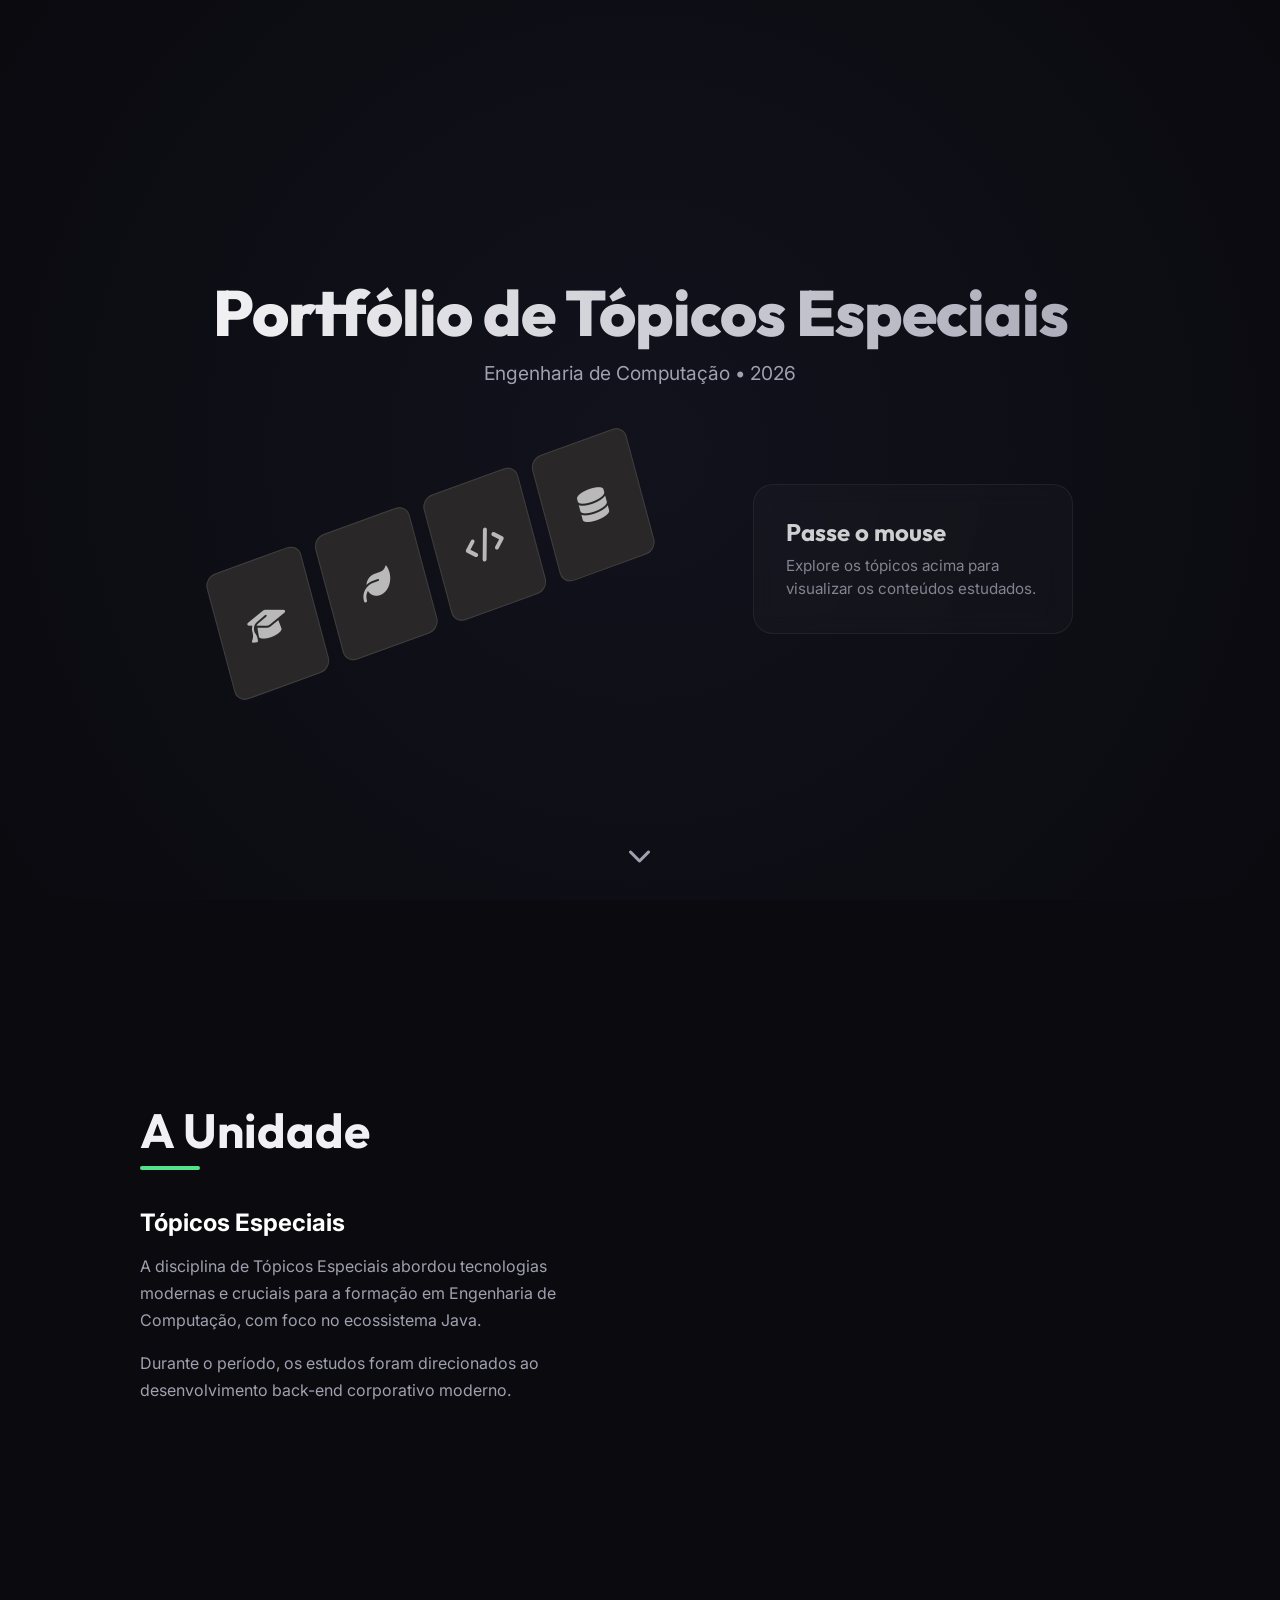
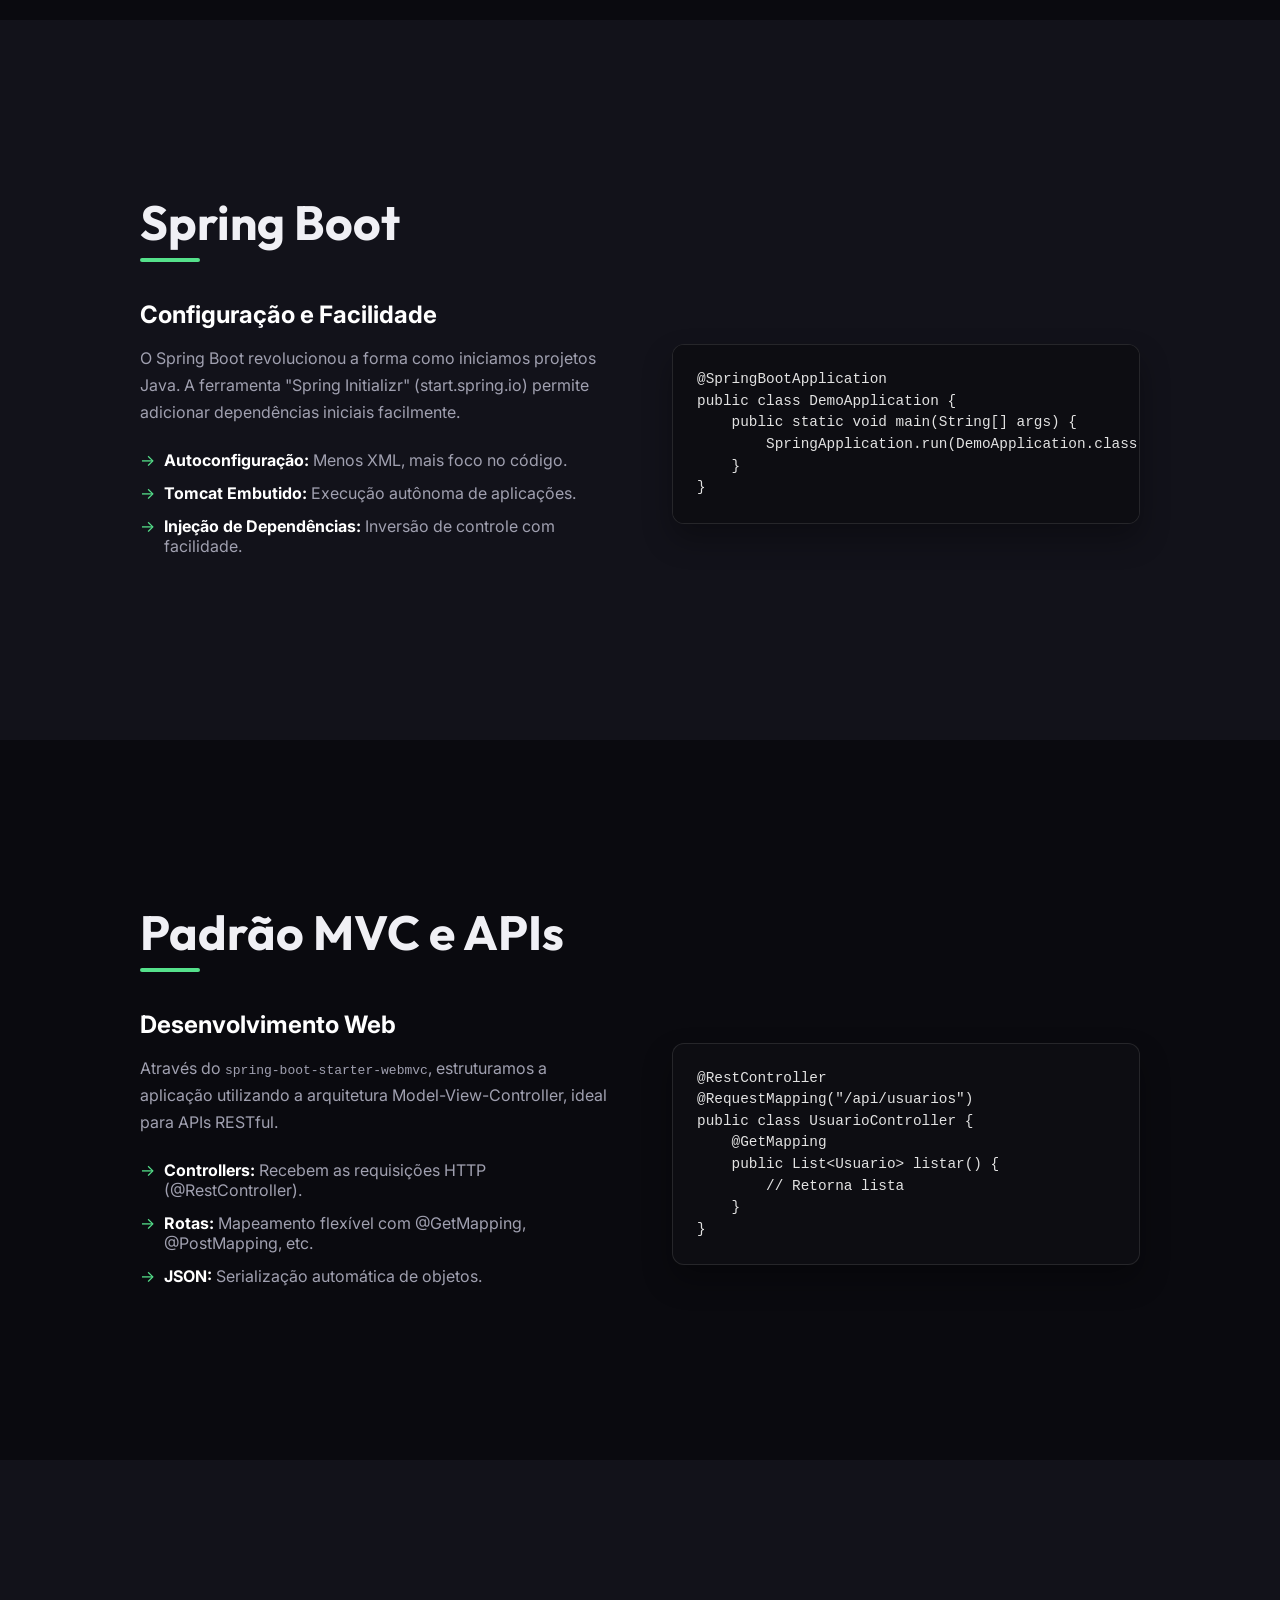
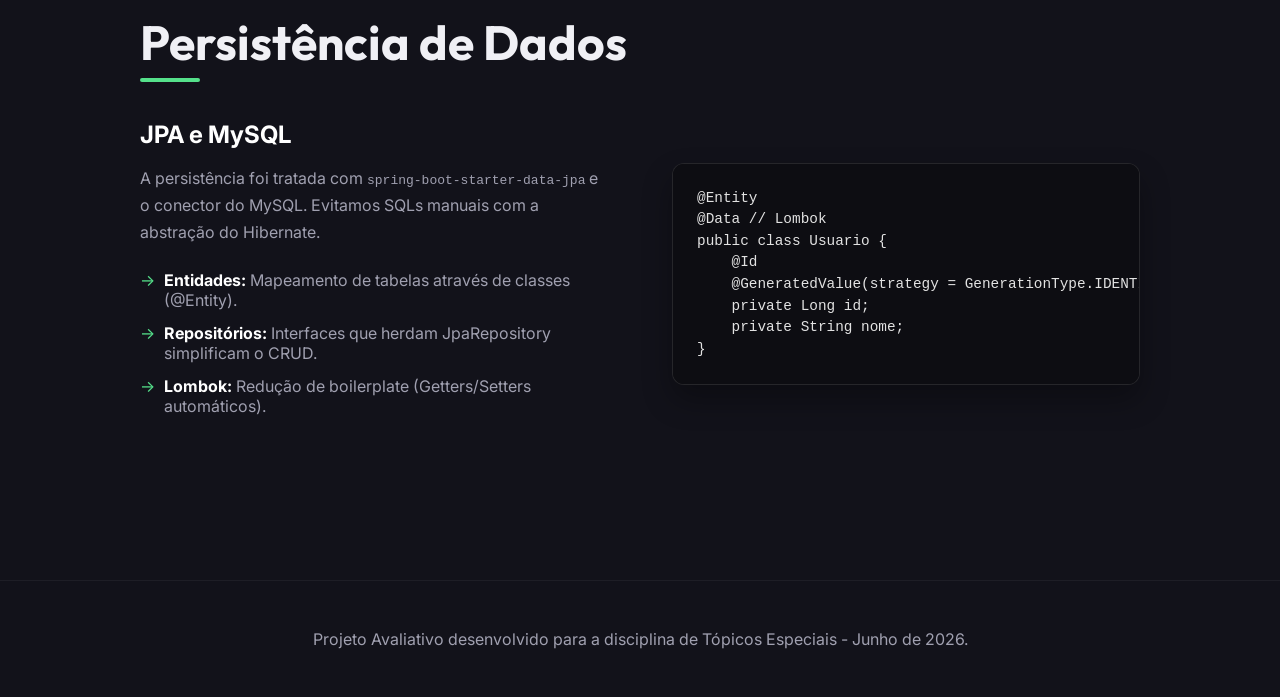
==== PortfolioTopicos/site_portfolio/index.html @ 7af354fe "Add files via upload" ====
<!DOCTYPE html>
<html lang="pt-BR">
<head>
    <meta charset="UTF-8">
    <meta name="viewport" content="width=device-width, initial-scale=1.0">
    <title>Portfólio - Tópicos Especiais</title>
    <!-- Google Fonts -->
    <link rel="preconnect" href="https://fonts.googleapis.com">
    <link rel="preconnect" href="https://fonts.gstatic.com" crossorigin>
    <link href="https://fonts.googleapis.com/css2?family=Outfit:wght@300;400;600;800&family=Inter:wght@400;500;600&display=swap" rel="stylesheet">
    <!-- Font Awesome -->
    <link rel="stylesheet" href="https://cdnjs.cloudflare.com/ajax/libs/font-awesome/6.4.0/css/all.min.css">
    <!-- CSS -->
    <link rel="stylesheet" href="style.css">
</head>
<body>

    <!-- HERO SECTION (Cards e Efeitos) -->
    <header class="hero" id="hero">
        <div class="hero-bg"></div>
        <div class="hero-content">
            <h1 class="main-title">Portfólio de Tópicos Especiais</h1>
            <p class="subtitle">Engenharia de Computação • 2026</p>
            
            <div class="cards-container">
                <ul class="topic-cards" id="cardsList">
                    <li data-id="1" data-title="A Unidade" data-desc="Visão geral e introdução à disciplina de Tópicos Especiais." data-color="#ff073d">
                        <a href="javascript:void(0)" onclick="scrollToSection('unidade')">
                            <span></span><span></span><span></span><span></span>
                            <span class="fas fa-graduation-cap"></span>
                        </a>
                    </li>
                    <li data-id="2" data-title="Spring Boot" data-desc="Fundamentos, configuração de ambiente e injeção de dependências." data-color="#68b63b">
                        <a href="javascript:void(0)" onclick="scrollToSection('spring')">
                            <span></span><span></span><span></span><span></span>
                            <span class="fas fa-leaf"></span>
                        </a>
                    </li>
                    <li data-id="3" data-title="Padrão MVC" data-desc="Desenvolvimento de APIs REST utilizando o framework Spring Web." data-color="#00c3fe">
                        <a href="javascript:void(0)" onclick="scrollToSection('mvc')">
                            <span></span><span></span><span></span><span></span>
                            <span class="fas fa-code"></span>
                        </a>
                    </li>
                    <li data-id="4" data-title="Dados (JPA)" data-desc="Persistência de dados através do Spring Data JPA, Hibernate e MySQL." data-color="#956ad6">
                        <a href="javascript:void(0)" onclick="scrollToSection('dados')">
                            <span></span><span></span><span></span><span></span>
                            <span class="fas fa-database"></span>
                        </a>
                    </li>
                </ul>

                <!-- Resumo Lateral (Transição) -->
                <div class="summary-box" id="summaryBox">
                    <h3 id="summaryTitle">Passe o mouse</h3>
                    <p id="summaryText">Explore os tópicos acima para visualizar os conteúdos estudados.</p>
                </div>
            </div>
        </div>

        <!-- SVG overlay para as linhas de transição -->
        <svg id="transitionSvg">
            <path id="transitionPath" d=""></path>
        </svg>
        
        <div class="scroll-indicator">
            <i class="fas fa-chevron-down"></i>
        </div>
    </header>

    <!-- CONTEÚDO (Single Page Scroll) -->
    <main>
        <section id="unidade" class="content-section">
            <div class="section-inner">
                <h2>A Unidade</h2>
                <div class="content-grid">
                    <div class="text-block">
                        <h3>Tópicos Especiais</h3>
                        <p>A disciplina de Tópicos Especiais abordou tecnologias modernas e cruciais para a formação em Engenharia de Computação, com foco no ecossistema Java.</p>
                        <p>Durante o período, os estudos foram direcionados ao desenvolvimento back-end corporativo moderno.</p>
                    </div>
                </div>
            </div>
        </section>

        <section id="spring" class="content-section bg-alt">
            <div class="section-inner">
                <h2>Spring Boot</h2>
                <div class="content-grid">
                    <div class="text-block">
                        <h3>Configuração e Facilidade</h3>
                        <p>O Spring Boot revolucionou a forma como iniciamos projetos Java. A ferramenta "Spring Initializr" (start.spring.io) permite adicionar dependências iniciais facilmente.</p>
                        <ul>
                            <li><strong>Autoconfiguração:</strong> Menos XML, mais foco no código.</li>
                            <li><strong>Tomcat Embutido:</strong> Execução autônoma de aplicações.</li>
                            <li><strong>Injeção de Dependências:</strong> Inversão de controle com facilidade.</li>
                        </ul>
                    </div>
                    <div class="visual-block code-block">
                        <pre><code>@SpringBootApplication
public class DemoApplication {
    public static void main(String[] args) {
        SpringApplication.run(DemoApplication.class, args);
    }
}</code></pre>
                    </div>
                </div>
            </div>
        </section>

        <section id="mvc" class="content-section">
            <div class="section-inner">
                <h2>Padrão MVC e APIs</h2>
                <div class="content-grid">
                    <div class="text-block">
                        <h3>Desenvolvimento Web</h3>
                        <p>Através do <code>spring-boot-starter-webmvc</code>, estruturamos a aplicação utilizando a arquitetura Model-View-Controller, ideal para APIs RESTful.</p>
                        <ul>
                            <li><strong>Controllers:</strong> Recebem as requisições HTTP (@RestController).</li>
                            <li><strong>Rotas:</strong> Mapeamento flexível com @GetMapping, @PostMapping, etc.</li>
                            <li><strong>JSON:</strong> Serialização automática de objetos.</li>
                        </ul>
                    </div>
                    <div class="visual-block code-block">
                        <pre><code>@RestController
@RequestMapping("/api/usuarios")
public class UsuarioController {
    @GetMapping
    public List&lt;Usuario&gt; listar() {
        // Retorna lista
    }
}</code></pre>
                    </div>
                </div>
            </div>
        </section>

        <section id="dados" class="content-section bg-alt">
            <div class="section-inner">
                <h2>Persistência de Dados</h2>
                <div class="content-grid">
                    <div class="text-block">
                        <h3>JPA e MySQL</h3>
                        <p>A persistência foi tratada com <code>spring-boot-starter-data-jpa</code> e o conector do MySQL. Evitamos SQLs manuais com a abstração do Hibernate.</p>
                        <ul>
                            <li><strong>Entidades:</strong> Mapeamento de tabelas através de classes (@Entity).</li>
                            <li><strong>Repositórios:</strong> Interfaces que herdam JpaRepository simplificam o CRUD.</li>
                            <li><strong>Lombok:</strong> Redução de boilerplate (Getters/Setters automáticos).</li>
                        </ul>
                    </div>
                    <div class="visual-block code-block">
                        <pre><code>@Entity
@Data // Lombok
public class Usuario {
    @Id
    @GeneratedValue(strategy = GenerationType.IDENTITY)
    private Long id;
    private String nome;
}</code></pre>
                    </div>
                </div>
            </div>
        </section>
    </main>
    
    <footer class="footer">
        <p>Projeto Avaliativo desenvolvido para a disciplina de Tópicos Especiais - Junho de 2026.</p>
    </footer>

    <script src="script.js"></script>
</body>
</html>
---- PortfolioTopicos/site_portfolio/style.css ----
/* BASE STYLES */
:root {
    --bg-dark: #0a0a0f;
    --bg-alt: #12121a;
    --text-main: #f0f0f5;
    --text-muted: #a0a0b0;
    --accent: #55E18B;
    --font-head: 'Outfit', sans-serif;
    --font-body: 'Inter', sans-serif;
}

* {
    margin: 0;
    padding: 0;
    box-sizing: border-box;
}

body {
    background-color: var(--bg-dark);
    color: var(--text-main);
    font-family: var(--font-body);
    overflow-x: hidden;
    scroll-behavior: smooth;
}

/* HERO SECTION */
.hero {
    position: relative;
    width: 100vw;
    min-height: 100vh;
    display: flex;
    flex-direction: column;
    justify-content: center;
    align-items: center;
    overflow: hidden;
    padding: 2rem;
}

.hero-bg {
    position: absolute;
    top: -50%;
    left: -50%;
    width: 200%;
    height: 200%;
    background: radial-gradient(circle at center, rgba(30, 30, 50, 0.4) 0%, rgba(10, 10, 15, 1) 50%);
    z-index: 0;
}

.hero-content {
    position: relative;
    z-index: 2;
    text-align: center;
    width: 100%;
    max-width: 1200px;
}

.main-title {
    font-family: var(--font-head);
    font-size: 4rem;
    font-weight: 800;
    background: linear-gradient(90deg, #fff, #a0a0b0);
    -webkit-background-clip: text;
    -webkit-text-fill-color: transparent;
    margin-bottom: 0.5rem;
    letter-spacing: -1px;
}

.subtitle {
    color: var(--text-muted);
    font-size: 1.2rem;
    margin-bottom: 4rem;
}

/* CARDS AND SUMMARY CONTAINER */
.cards-container {
    display: flex;
    justify-content: center;
    align-items: center;
    gap: 100px; /* Space between cards list and summary box */
    position: relative;
    flex-wrap: wrap;
}

/* 3D CARDS (Adapted from recursos) */
.topic-cards {
    display: flex;
    gap: 15px;
    list-style: none;
    padding: 0;
    transform: rotate(-15deg) skewY(-5deg);
    transform-origin: center;
    margin-top: 50px;
}

.topic-cards li {
    position: relative;
    width: 100px;
    height: 130px; /* Reduzido levemente para caber bem na tela */
    cursor: pointer;
}

.topic-cards a span {
    position: absolute;
    width: 100%;
    height: 100%;
    top: 0;
    left: 0;
    display: flex;
    justify-content: center;
    align-items: center;
    color: rgb(185, 185, 185);
    font-size: 32px;
    transition: 0.5s;
    background-color: #292727;
    border-radius: 12px;
}

/* Opacidade dos spans */
.topic-cards a span:nth-of-type(1) { opacity: 0.2; }
.topic-cards a span:nth-of-type(2) { opacity: 0.4; }
.topic-cards a span:nth-of-type(3) { opacity: 0.6; }
.topic-cards a span:nth-of-type(4) { opacity: 0.8; }
.topic-cards a span:nth-of-type(5) { opacity: 1; border: 1px solid rgba(255,255,255,0.1); }

.topic-cards li:hover { z-index: 10; }

.topic-cards a {
    position: relative;
    width: 100%;
    height: 100%;
    display: flex;
    justify-content: center;
    align-items: center;
    text-decoration: none;
    background-color: transparent;
}

.topic-cards li:hover > a span:nth-of-type(1) { transform: translate(5px, -5px); }
.topic-cards li:hover > a span:nth-of-type(2) { transform: translate(10px, -10px); }
.topic-cards li:hover > a span:nth-of-type(3) { transform: translate(15px, -15px); }
.topic-cards li:hover > a span:nth-of-type(4) { transform: translate(20px, -20px); }
.topic-cards li:hover > a span:nth-of-type(5) { transform: translate(25px, -25px); color: #fff; }

/* Custom Colors for each Topic */
.topic-cards li:nth-of-type(1):hover span {
    background-color: #e1306c;
    background-image: linear-gradient(270deg, #ff073d, #833ab4); 
    background-size: 200% 200%; animation: gradient 6s ease infinite;
}
.topic-cards li:nth-of-type(2):hover span {
    background-color: #4267B2;
    background-image: linear-gradient(270deg, #68b63b, #1d6e19);
    background-size: 200% 200%; animation: gradient 6s ease infinite;
}
.topic-cards li:nth-of-type(3):hover span {
    background-color: #1da1f2;
    background-image: linear-gradient(270deg, #397fbd, #00c3fe);
    background-size: 200% 200%; animation: gradient 6s ease infinite;
}
.topic-cards li:nth-of-type(4):hover span {
    background-color: #9146ff;
    background-image: linear-gradient(270deg, #956ad6, #6c17ec);
    background-size: 200% 200%; animation: gradient 6s ease infinite;
}

@keyframes gradient {
    0% { background-position: 0% 50%; }
    50% { background-position: 100% 50%; }
    100% { background-position: 0% 50%; }
}

/* SUMMARY BOX */
.summary-box {
    width: 320px;
    padding: 2rem;
    background: rgba(255, 255, 255, 0.03);
    border: 1px solid rgba(255, 255, 255, 0.08);
    border-radius: 20px;
    backdrop-filter: blur(10px);
    text-align: left;
    transform: translateY(20px);
    opacity: 0.8;
    transition: all 0.4s ease;
}

.summary-box.active {
    transform: translateY(0);
    opacity: 1;
    border-color: rgba(255, 255, 255, 0.2);
    box-shadow: 0 10px 30px rgba(0,0,0,0.5);
}

.summary-box h3 {
    font-family: var(--font-head);
    font-size: 1.5rem;
    margin-bottom: 0.5rem;
    color: #fff;
    transition: color 0.3s;
}

.summary-box p {
    color: var(--text-muted);
    font-size: 0.95rem;
    line-height: 1.5;
}

/* SVG TRANSITION (Adapted from recursos) */
svg {
    position: absolute;
    inset: 0;
    width: 100%;
    height: 100%;
    overflow: visible;
    pointer-events: none; /* Ignore clicks */
    z-index: 1;
}

path {
    fill: none;
    stroke: var(--accent); /* Default color, changed via JS */
    stroke-width: 3;
    stroke-linecap: round;
    stroke-linejoin: round;
    stroke-dasharray: 1000;
    stroke-dashoffset: 1000;
    transition: stroke-dashoffset 0.8s cubic-bezier(0.4, 0, 0.2, 1), stroke 0.4s;
    filter: drop-shadow(0 0 6px rgba(255,255,255,0.4));
}

path.draw {
    stroke-dashoffset: 0;
}

.scroll-indicator {
    position: absolute;
    bottom: 30px;
    left: 50%;
    transform: translateX(-50%);
    font-size: 1.5rem;
    color: var(--text-muted);
    animation: bounce 2s infinite;
    pointer-events: none;
}

@keyframes bounce {
    0%, 20%, 50%, 80%, 100% { transform: translateY(0) translateX(-50%); }
    40% { transform: translateY(-15px) translateX(-50%); }
    60% { transform: translateY(-7px) translateX(-50%); }
}

/* CONTENT SECTIONS */
.content-section {
    padding: 6rem 2rem;
    min-height: 80vh;
    display: flex;
    justify-content: center;
    align-items: center;
}

.bg-alt {
    background-color: var(--bg-alt);
}

.section-inner {
    max-width: 1000px;
    width: 100%;
}

.section-inner h2 {
    font-family: var(--font-head);
    font-size: 3rem;
    margin-bottom: 3rem;
    position: relative;
    display: inline-block;
}

.section-inner h2::after {
    content: '';
    position: absolute;
    bottom: -10px;
    left: 0;
    width: 60px;
    height: 4px;
    background: var(--accent);
    border-radius: 2px;
}

.content-grid {
    display: grid;
    grid-template-columns: 1fr 1fr;
    gap: 4rem;
    align-items: center;
}

.text-block h3 {
    font-size: 1.5rem;
    margin-bottom: 1rem;
    color: #fff;
}

.text-block p {
    color: var(--text-muted);
    line-height: 1.7;
    margin-bottom: 1rem;
}

.text-block ul {
    list-style: none;
    margin-top: 1.5rem;
}

.text-block ul li {
    margin-bottom: 0.8rem;
    color: var(--text-muted);
    position: relative;
    padding-left: 1.5rem;
}

.text-block ul li::before {
    content: '→';
    position: absolute;
    left: 0;
    color: var(--accent);
}

.text-block strong {
    color: #fff;
}

.code-block {
    background: #0d0d12;
    padding: 1.5rem;
    border-radius: 12px;
    border: 1px solid rgba(255,255,255,0.1);
    box-shadow: 0 15px 30px rgba(0,0,0,0.3);
    overflow-x: auto;
}

.code-block pre {
    color: #e2e2e2;
    font-family: 'Fira Code', monospace;
    font-size: 0.9rem;
    line-height: 1.5;
}

.footer {
    text-align: center;
    padding: 3rem;
    background: var(--bg-alt);
    color: var(--text-muted);
    border-top: 1px solid rgba(255,255,255,0.05);
}

/* RESPONSIVE */
@media (max-width: 900px) {
    .cards-container {
        flex-direction: column;
        gap: 50px;
    }
    .topic-cards {
        margin-top: 20px;
    }
    .content-grid {
        grid-template-columns: 1fr;
    }
    .main-title {
        font-size: 2.5rem;
    }
}
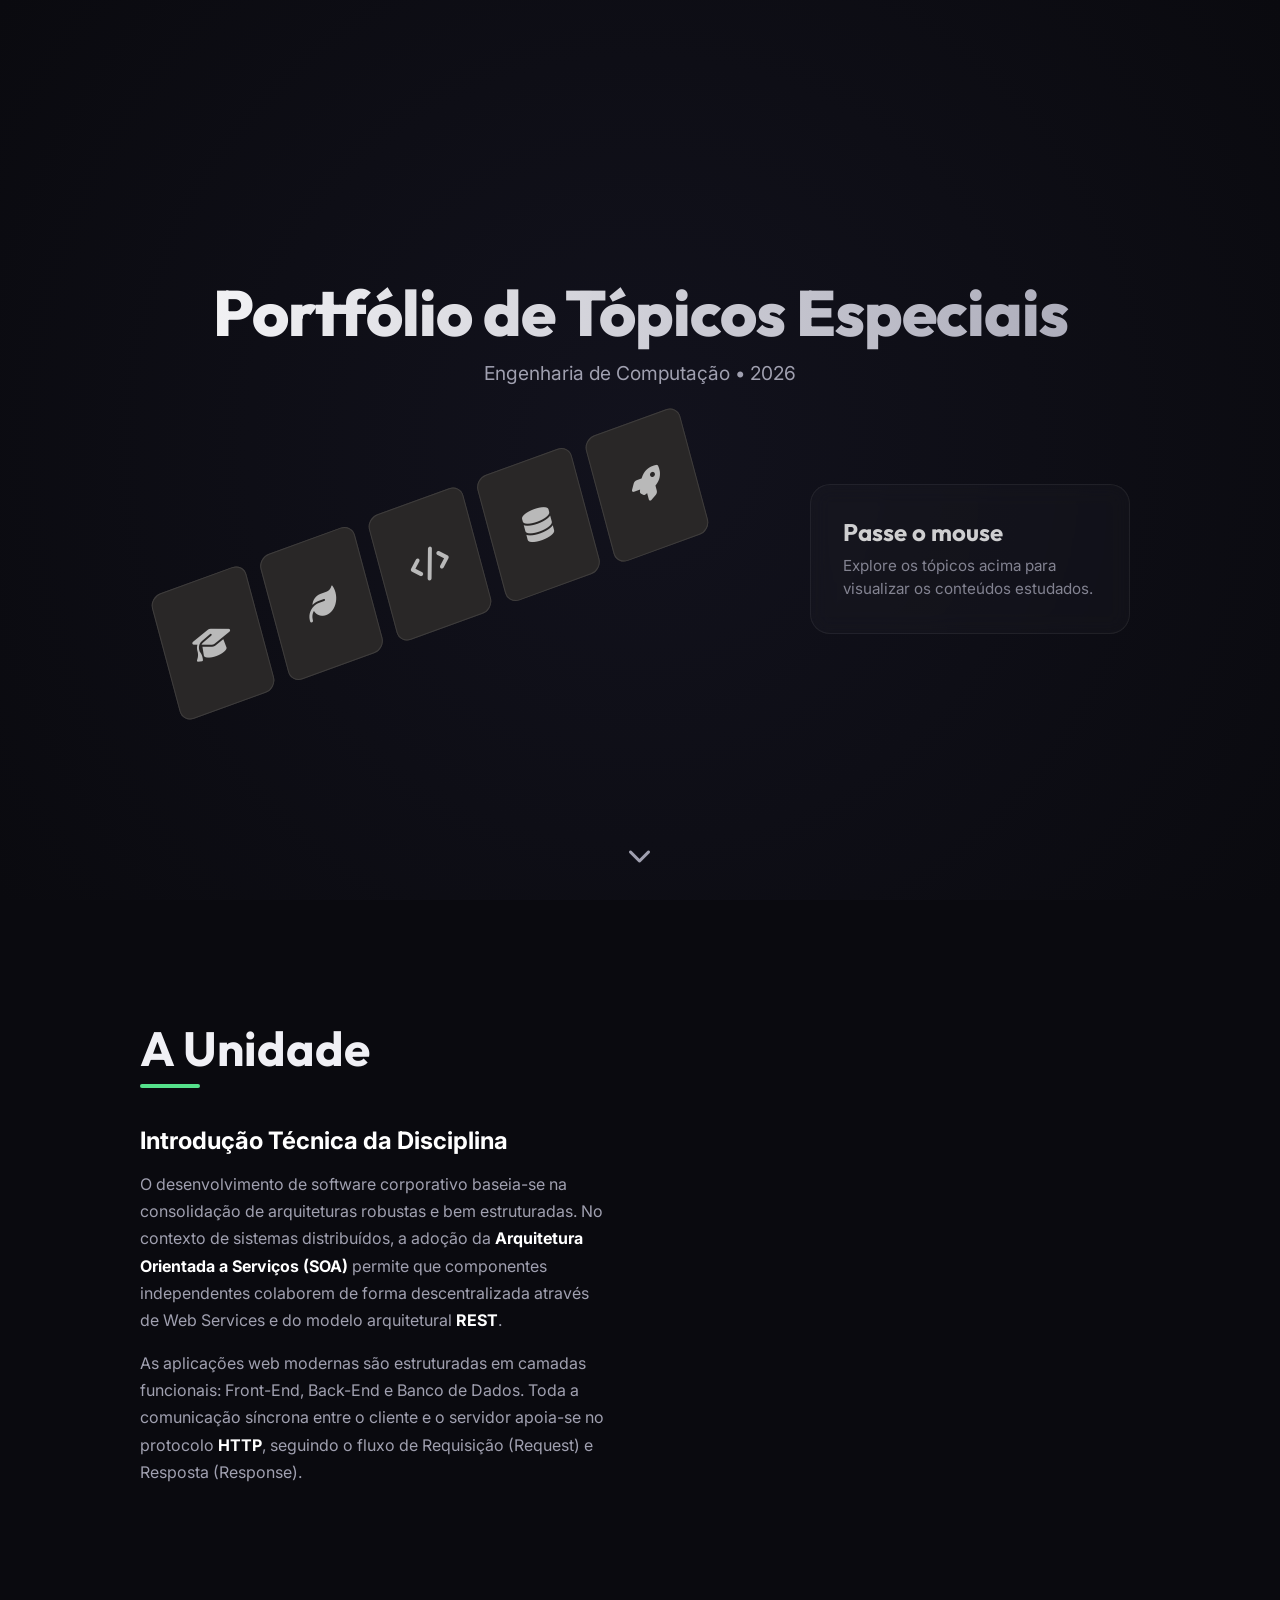
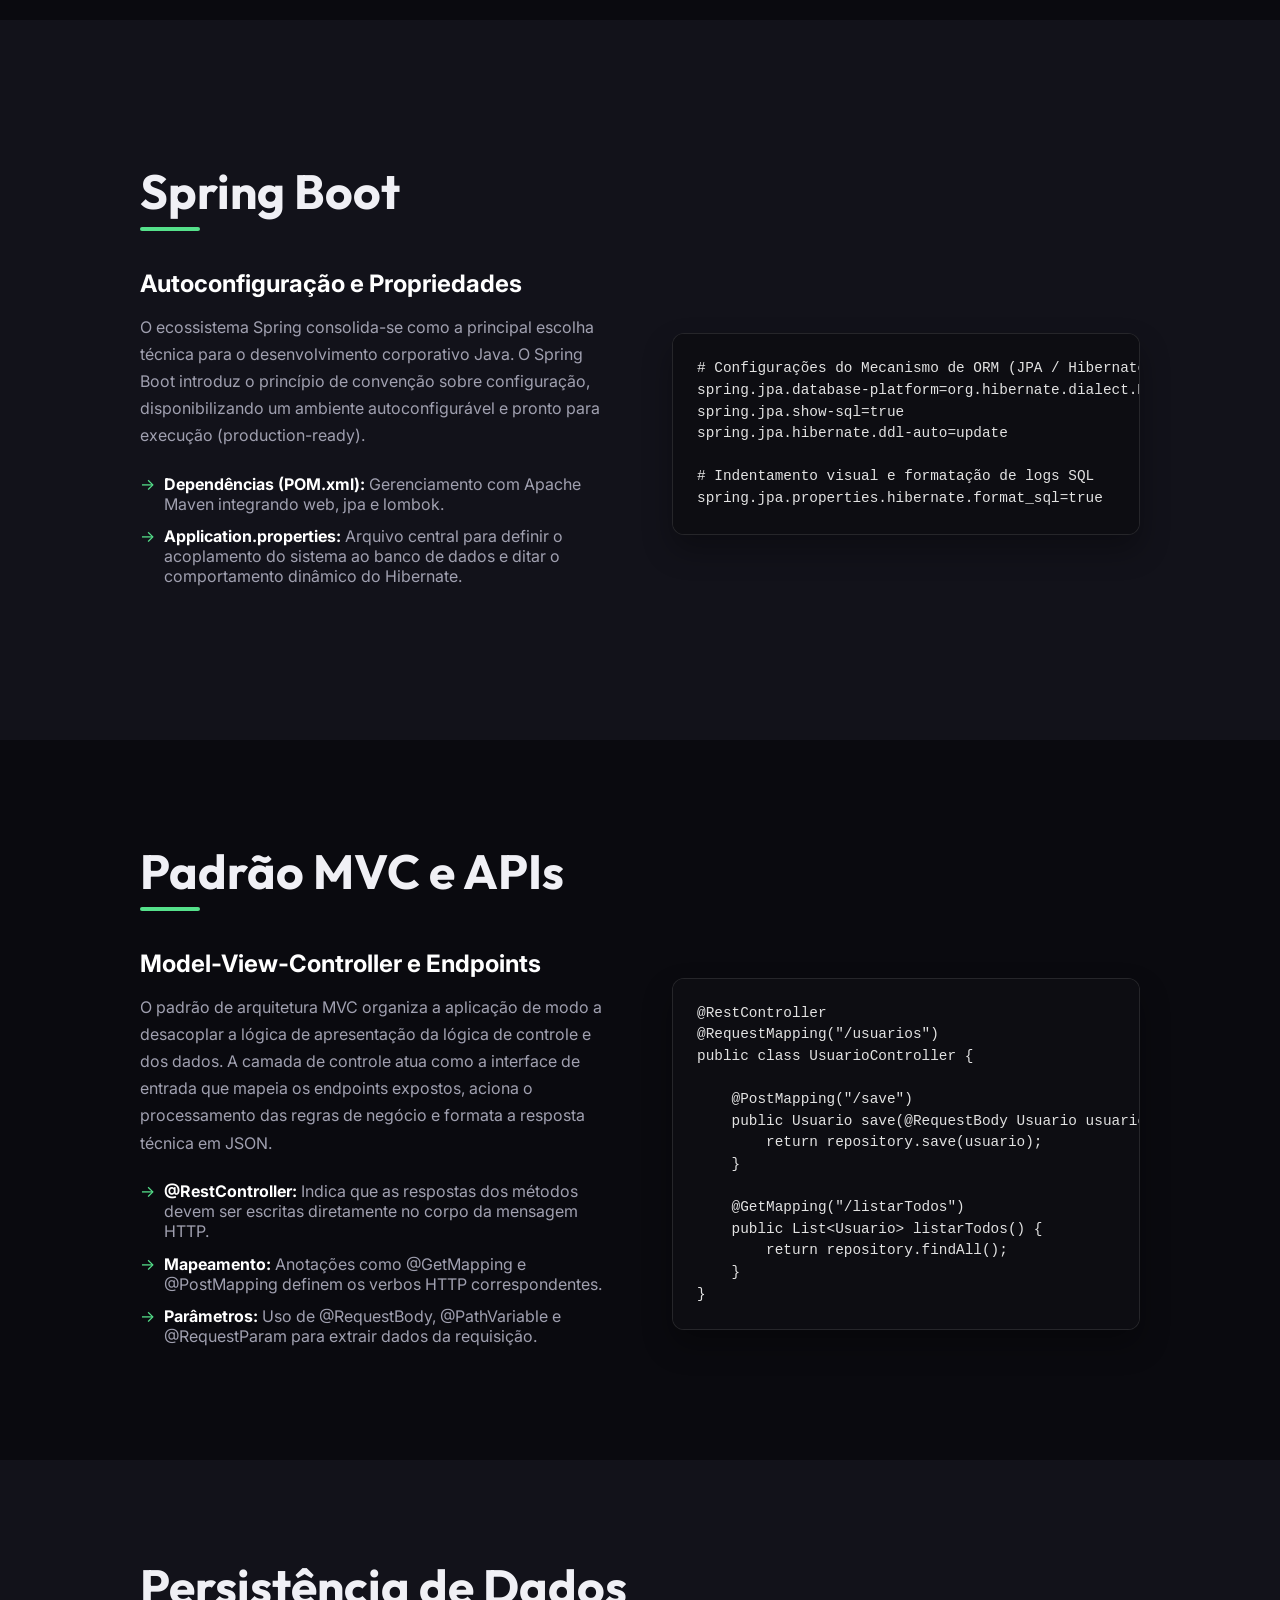
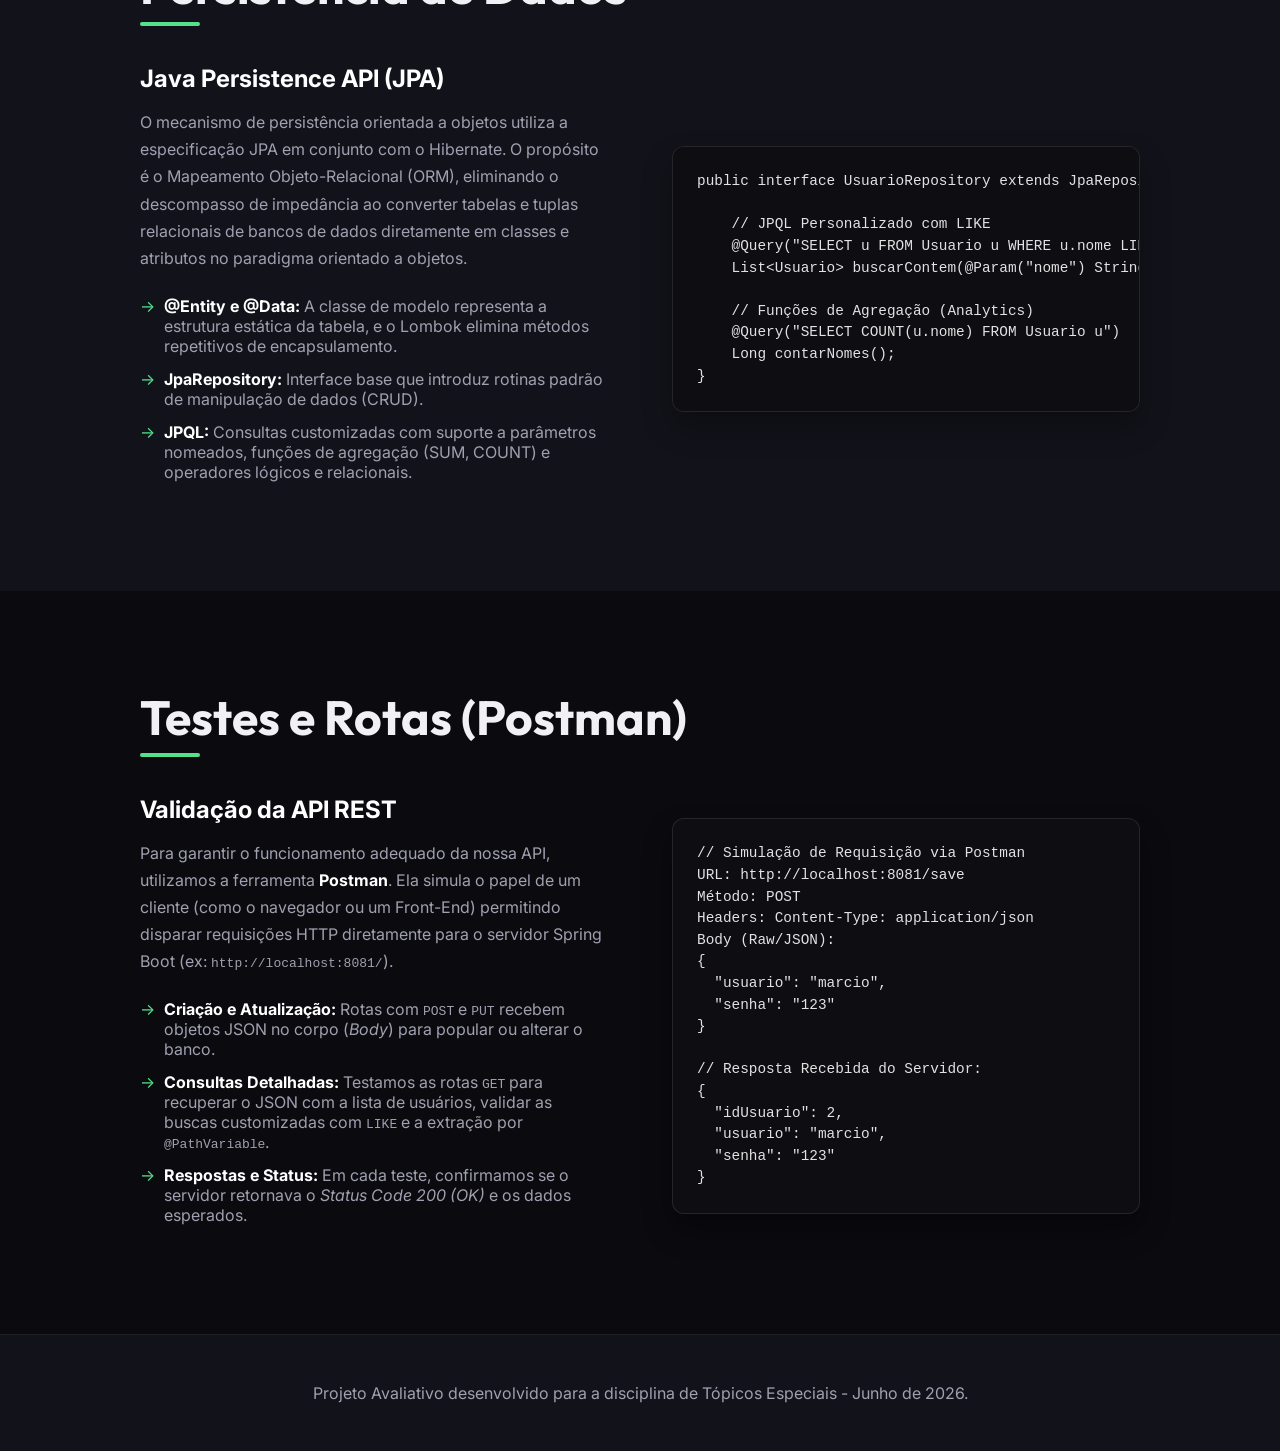
==== commit 05f383a3: "update_testes" ====
--- a/PortfolioTopicos/site_portfolio/index.html
+++ b/PortfolioTopicos/site_portfolio/index.html
@@ -1,5 +1,6 @@
 <!DOCTYPE html>
 <html lang="pt-BR">
+
 <head>
     <meta charset="UTF-8">
     <meta name="viewport" content="width=device-width, initial-scale=1.0">
@@ -7,12 +8,15 @@
     <!-- Google Fonts -->
     <link rel="preconnect" href="https://fonts.googleapis.com">
     <link rel="preconnect" href="https://fonts.gstatic.com" crossorigin>
-    <link href="https://fonts.googleapis.com/css2?family=Outfit:wght@300;400;600;800&family=Inter:wght@400;500;600&display=swap" rel="stylesheet">
+    <link
+        href="https://fonts.googleapis.com/css2?family=Outfit:wght@300;400;600;800&family=Inter:wght@400;500;600&display=swap"
+        rel="stylesheet">
     <!-- Font Awesome -->
     <link rel="stylesheet" href="https://cdnjs.cloudflare.com/ajax/libs/font-awesome/6.4.0/css/all.min.css">
     <!-- CSS -->
     <link rel="stylesheet" href="style.css">
 </head>
+
 <body>
 
     <!-- HERO SECTION (Cards e Efeitos) -->
@@ -21,31 +25,46 @@
         <div class="hero-content">
             <h1 class="main-title">Portfólio de Tópicos Especiais</h1>
             <p class="subtitle">Engenharia de Computação • 2026</p>
-            
+
             <div class="cards-container">
                 <ul class="topic-cards" id="cardsList">
-                    <li data-id="1" data-title="A Unidade" data-desc="Visão geral e introdução à disciplina de Tópicos Especiais." data-color="#ff073d">
+                    <li data-id="1" data-title="A Unidade"
+                        data-desc="Visão geral e introdução à disciplina de Tópicos Especiais." data-color="#ff073d">
                         <a href="javascript:void(0)" onclick="scrollToSection('unidade')">
                             <span></span><span></span><span></span><span></span>
                             <span class="fas fa-graduation-cap"></span>
                         </a>
                     </li>
-                    <li data-id="2" data-title="Spring Boot" data-desc="Fundamentos, configuração de ambiente e injeção de dependências." data-color="#68b63b">
+                    <li data-id="2" data-title="Spring Boot"
+                        data-desc="Fundamentos, configuração de ambiente e injeção de dependências."
+                        data-color="#68b63b">
                         <a href="javascript:void(0)" onclick="scrollToSection('spring')">
                             <span></span><span></span><span></span><span></span>
                             <span class="fas fa-leaf"></span>
                         </a>
                     </li>
-                    <li data-id="3" data-title="Padrão MVC" data-desc="Desenvolvimento de APIs REST utilizando o framework Spring Web." data-color="#00c3fe">
+                    <li data-id="3" data-title="Padrão MVC"
+                        data-desc="Desenvolvimento de APIs REST utilizando o framework Spring Web."
+                        data-color="#00c3fe">
                         <a href="javascript:void(0)" onclick="scrollToSection('mvc')">
                             <span></span><span></span><span></span><span></span>
                             <span class="fas fa-code"></span>
                         </a>
                     </li>
-                    <li data-id="4" data-title="Dados (JPA)" data-desc="Persistência de dados através do Spring Data JPA, Hibernate e MySQL." data-color="#956ad6">
+                    <li data-id="4" data-title="Dados (JPA)"
+                        data-desc="Persistência de dados através do Spring Data JPA, Hibernate e MySQL."
+                        data-color="#956ad6">
                         <a href="javascript:void(0)" onclick="scrollToSection('dados')">
                             <span></span><span></span><span></span><span></span>
                             <span class="fas fa-database"></span>
+                        </a>
+                    </li>
+                    <li data-id="5" data-title="Testes de API" 
+                        data-desc="Validação das rotas, consultas e requisições HTTP utilizando o Postman." 
+                        data-color="#ff6c37">
+                        <a href="javascript:void(0)" onclick="scrollToSection('postman')">
+                            <span></span><span></span><span></span><span></span>
+                            <span class="fas fa-rocket"></span>
                         </a>
                     </li>
                 </ul>
@@ -62,7 +81,7 @@
         <svg id="transitionSvg">
             <path id="transitionPath" d=""></path>
         </svg>
-        
+
         <div class="scroll-indicator">
             <i class="fas fa-chevron-down"></i>
         </div>
@@ -75,9 +94,17 @@
                 <h2>A Unidade</h2>
                 <div class="content-grid">
                     <div class="text-block">
-                        <h3>Tópicos Especiais</h3>
-                        <p>A disciplina de Tópicos Especiais abordou tecnologias modernas e cruciais para a formação em Engenharia de Computação, com foco no ecossistema Java.</p>
-                        <p>Durante o período, os estudos foram direcionados ao desenvolvimento back-end corporativo moderno.</p>
+                        <h3>Introdução Técnica da Disciplina</h3>
+                        <p>O desenvolvimento de software corporativo baseia-se na consolidação de arquiteturas robustas
+                            e bem estruturadas. No contexto de sistemas distribuídos, a adoção da <strong>Arquitetura
+                                Orientada a Serviços (SOA)</strong> permite que componentes independentes colaborem de
+                            forma descentralizada através de Web Services e do modelo arquitetural
+                            <strong>REST</strong>.
+                        </p>
+                        <p>As aplicações web modernas são estruturadas em camadas funcionais: Front-End, Back-End e
+                            Banco de Dados. Toda a comunicação síncrona entre o cliente e o servidor apoia-se no
+                            protocolo <strong>HTTP</strong>, seguindo o fluxo de Requisição (Request) e Resposta
+                            (Response).</p>
                     </div>
                 </div>
             </div>
@@ -88,19 +115,62 @@
                 <h2>Spring Boot</h2>
                 <div class="content-grid">
                     <div class="text-block">
-                        <h3>Configuração e Facilidade</h3>
-                        <p>O Spring Boot revolucionou a forma como iniciamos projetos Java. A ferramenta "Spring Initializr" (start.spring.io) permite adicionar dependências iniciais facilmente.</p>
-                        <ul>
-                            <li><strong>Autoconfiguração:</strong> Menos XML, mais foco no código.</li>
-                            <li><strong>Tomcat Embutido:</strong> Execução autônoma de aplicações.</li>
-                            <li><strong>Injeção de Dependências:</strong> Inversão de controle com facilidade.</li>
-                        </ul>
-                    </div>
-                    <div class="visual-block code-block">
-                        <pre><code>@SpringBootApplication
-public class DemoApplication {
-    public static void main(String[] args) {
-        SpringApplication.run(DemoApplication.class, args);
+                        <h3> Autoconfiguração e Propriedades</h3>
+                        <p>O ecossistema Spring consolida-se como a principal escolha técnica para o desenvolvimento
+                            corporativo Java. O Spring Boot introduz o princípio de convenção sobre configuração,
+                            disponibilizando um ambiente autoconfigurável e pronto para execução (production-ready).</p>
+                        <ul>
+                            <li><strong>Dependências (POM.xml):</strong> Gerenciamento com Apache Maven integrando web,
+                                jpa e lombok.</li>
+                            <li><strong>Application.properties:</strong> Arquivo central para definir o acoplamento do
+                                sistema ao banco de dados e ditar o comportamento dinâmico do Hibernate.</li>
+                        </ul>
+                    </div>
+                    <div class="visual-block code-block">
+                        <pre><code># Configurações do Mecanismo de ORM (JPA / Hibernate)
+spring.jpa.database-platform=org.hibernate.dialect.MySQLDialect
+spring.jpa.show-sql=true
+spring.jpa.hibernate.ddl-auto=update
+
+# Indentamento visual e formatação de logs SQL
+spring.jpa.properties.hibernate.format_sql=true</code></pre>
+                    </div>
+                </div>
+            </div>
+        </section>
+
+        <section id="mvc" class="content-section">
+            <div class="section-inner">
+                <h2>Padrão MVC e APIs</h2>
+                <div class="content-grid">
+                    <div class="text-block">
+                        <h3>Model-View-Controller e Endpoints</h3>
+                        <p>O padrão de arquitetura MVC organiza a aplicação de modo a desacoplar a lógica de
+                            apresentação da lógica de controle e dos dados. A camada de controle atua como a interface
+                            de entrada que mapeia os endpoints expostos, aciona o processamento das regras de negócio e
+                            formata a resposta técnica em JSON.</p>
+                        <ul>
+                            <li><strong>@RestController:</strong> Indica que as respostas dos métodos devem ser escritas
+                                diretamente no corpo da mensagem HTTP.</li>
+                            <li><strong>Mapeamento:</strong> Anotações como @GetMapping e @PostMapping definem os verbos
+                                HTTP correspondentes.</li>
+                            <li><strong>Parâmetros:</strong> Uso de @RequestBody, @PathVariable e @RequestParam para
+                                extrair dados da requisição.</li>
+                        </ul>
+                    </div>
+                    <div class="visual-block code-block">
+                        <pre><code>@RestController
+@RequestMapping("/usuarios")
+public class UsuarioController {
+    
+    @PostMapping("/save")
+    public Usuario save(@RequestBody Usuario usuario) {
+        return repository.save(usuario);
+    }
+    
+    @GetMapping("/listarTodos")
+    public List&lt;Usuario&gt; listarTodos() {
+        return repository.findAll();
     }
 }</code></pre>
                     </div>
@@ -108,65 +178,82 @@
             </div>
         </section>
 
-        <section id="mvc" class="content-section">
-            <div class="section-inner">
-                <h2>Padrão MVC e APIs</h2>
-                <div class="content-grid">
-                    <div class="text-block">
-                        <h3>Desenvolvimento Web</h3>
-                        <p>Através do <code>spring-boot-starter-webmvc</code>, estruturamos a aplicação utilizando a arquitetura Model-View-Controller, ideal para APIs RESTful.</p>
-                        <ul>
-                            <li><strong>Controllers:</strong> Recebem as requisições HTTP (@RestController).</li>
-                            <li><strong>Rotas:</strong> Mapeamento flexível com @GetMapping, @PostMapping, etc.</li>
-                            <li><strong>JSON:</strong> Serialização automática de objetos.</li>
-                        </ul>
-                    </div>
-                    <div class="visual-block code-block">
-                        <pre><code>@RestController
-@RequestMapping("/api/usuarios")
-public class UsuarioController {
-    @GetMapping
-    public List&lt;Usuario&gt; listar() {
-        // Retorna lista
-    }
+        <section id="dados" class="content-section bg-alt">
+            <div class="section-inner">
+                <h2>Persistência de Dados</h2>
+                <div class="content-grid">
+                    <div class="text-block">
+                        <h3>Java Persistence API (JPA)</h3>
+                        <p>O mecanismo de persistência orientada a objetos utiliza a especificação JPA em conjunto com o
+                            Hibernate. O propósito é o Mapeamento Objeto-Relacional (ORM), eliminando o descompasso de
+                            impedância ao converter tabelas e tuplas relacionais de bancos de dados diretamente em
+                            classes e atributos no paradigma orientado a objetos.</p>
+                        <ul>
+                            <li><strong>@Entity e @Data:</strong> A classe de modelo representa a estrutura estática da
+                                tabela, e o Lombok elimina métodos repetitivos de encapsulamento.</li>
+                            <li><strong>JpaRepository:</strong> Interface base que introduz rotinas padrão de
+                                manipulação de dados (CRUD).</li>
+                            <li><strong>JPQL:</strong> Consultas customizadas com suporte a parâmetros nomeados, funções
+                                de agregação (SUM, COUNT) e operadores lógicos e relacionais.</li>
+                        </ul>
+                    </div>
+                    <div class="visual-block code-block">
+                        <pre><code>public interface UsuarioRepository extends JpaRepository&lt;Usuario, Long&gt; {
+    
+    // JPQL Personalizado com LIKE
+    @Query("SELECT u FROM Usuario u WHERE u.nome LIKE CONCAT('%', :nome, '%')")
+    List&lt;Usuario&gt; buscarContem(@Param("nome") String nome);
+
+    // Funções de Agregação (Analytics)
+    @Query("SELECT COUNT(u.nome) FROM Usuario u")
+    Long contarNomes();
 }</code></pre>
                     </div>
                 </div>
             </div>
         </section>
 
-        <section id="dados" class="content-section bg-alt">
-            <div class="section-inner">
-                <h2>Persistência de Dados</h2>
-                <div class="content-grid">
-                    <div class="text-block">
-                        <h3>JPA e MySQL</h3>
-                        <p>A persistência foi tratada com <code>spring-boot-starter-data-jpa</code> e o conector do MySQL. Evitamos SQLs manuais com a abstração do Hibernate.</p>
-                        <ul>
-                            <li><strong>Entidades:</strong> Mapeamento de tabelas através de classes (@Entity).</li>
-                            <li><strong>Repositórios:</strong> Interfaces que herdam JpaRepository simplificam o CRUD.</li>
-                            <li><strong>Lombok:</strong> Redução de boilerplate (Getters/Setters automáticos).</li>
-                        </ul>
-                    </div>
-                    <div class="visual-block code-block">
-                        <pre><code>@Entity
-@Data // Lombok
-public class Usuario {
-    @Id
-    @GeneratedValue(strategy = GenerationType.IDENTITY)
-    private Long id;
-    private String nome;
+        <section id="postman" class="content-section">
+            <div class="section-inner">
+                <h2>Testes e Rotas (Postman)</h2>
+                <div class="content-grid">
+                    <div class="text-block">
+                        <h3>Validação da API REST</h3>
+                        <p>Para garantir o funcionamento adequado da nossa API, utilizamos a ferramenta <strong>Postman</strong>. Ela simula o papel de um cliente (como o navegador ou um Front-End) permitindo disparar requisições HTTP diretamente para o servidor Spring Boot (ex: <code>http://localhost:8081/</code>).</p>
+                        <ul>
+                            <li><strong>Criação e Atualização:</strong> Rotas com <code>POST</code> e <code>PUT</code> recebem objetos JSON no corpo (<em>Body</em>) para popular ou alterar o banco.</li>
+                            <li><strong>Consultas Detalhadas:</strong> Testamos as rotas <code>GET</code> para recuperar o JSON com a lista de usuários, validar as buscas customizadas com <code>LIKE</code> e a extração por <code>@PathVariable</code>.</li>
+                            <li><strong>Respostas e Status:</strong> Em cada teste, confirmamos se o servidor retornava o <em>Status Code 200 (OK)</em> e os dados esperados.</li>
+                        </ul>
+                    </div>
+                    <div class="visual-block code-block">
+                        <pre><code>// Simulação de Requisição via Postman
+URL: http://localhost:8081/save
+Método: POST
+Headers: Content-Type: application/json
+Body (Raw/JSON):
+{
+  "usuario": "marcio",
+  "senha": "123"
+}
+
+// Resposta Recebida do Servidor:
+{
+  "idUsuario": 2,
+  "usuario": "marcio",
+  "senha": "123"
 }</code></pre>
                     </div>
                 </div>
             </div>
         </section>
     </main>
-    
+
     <footer class="footer">
         <p>Projeto Avaliativo desenvolvido para a disciplina de Tópicos Especiais - Junho de 2026.</p>
     </footer>
 
     <script src="script.js"></script>
 </body>
-</html>
+
+</html>
--- a/PortfolioTopicos/site_portfolio/style.css
+++ b/PortfolioTopicos/site_portfolio/style.css
@@ -160,6 +160,11 @@
 .topic-cards li:nth-of-type(4):hover span {
     background-color: #9146ff;
     background-image: linear-gradient(270deg, #956ad6, #6c17ec);
+    background-size: 200% 200%; animation: gradient 6s ease infinite;
+}
+.topic-cards li:nth-of-type(5):hover span {
+    background-color: #ff6c37;
+    background-image: linear-gradient(270deg, #ff6c37, #c24b22);
     background-size: 200% 200%; animation: gradient 6s ease infinite;
 }
 
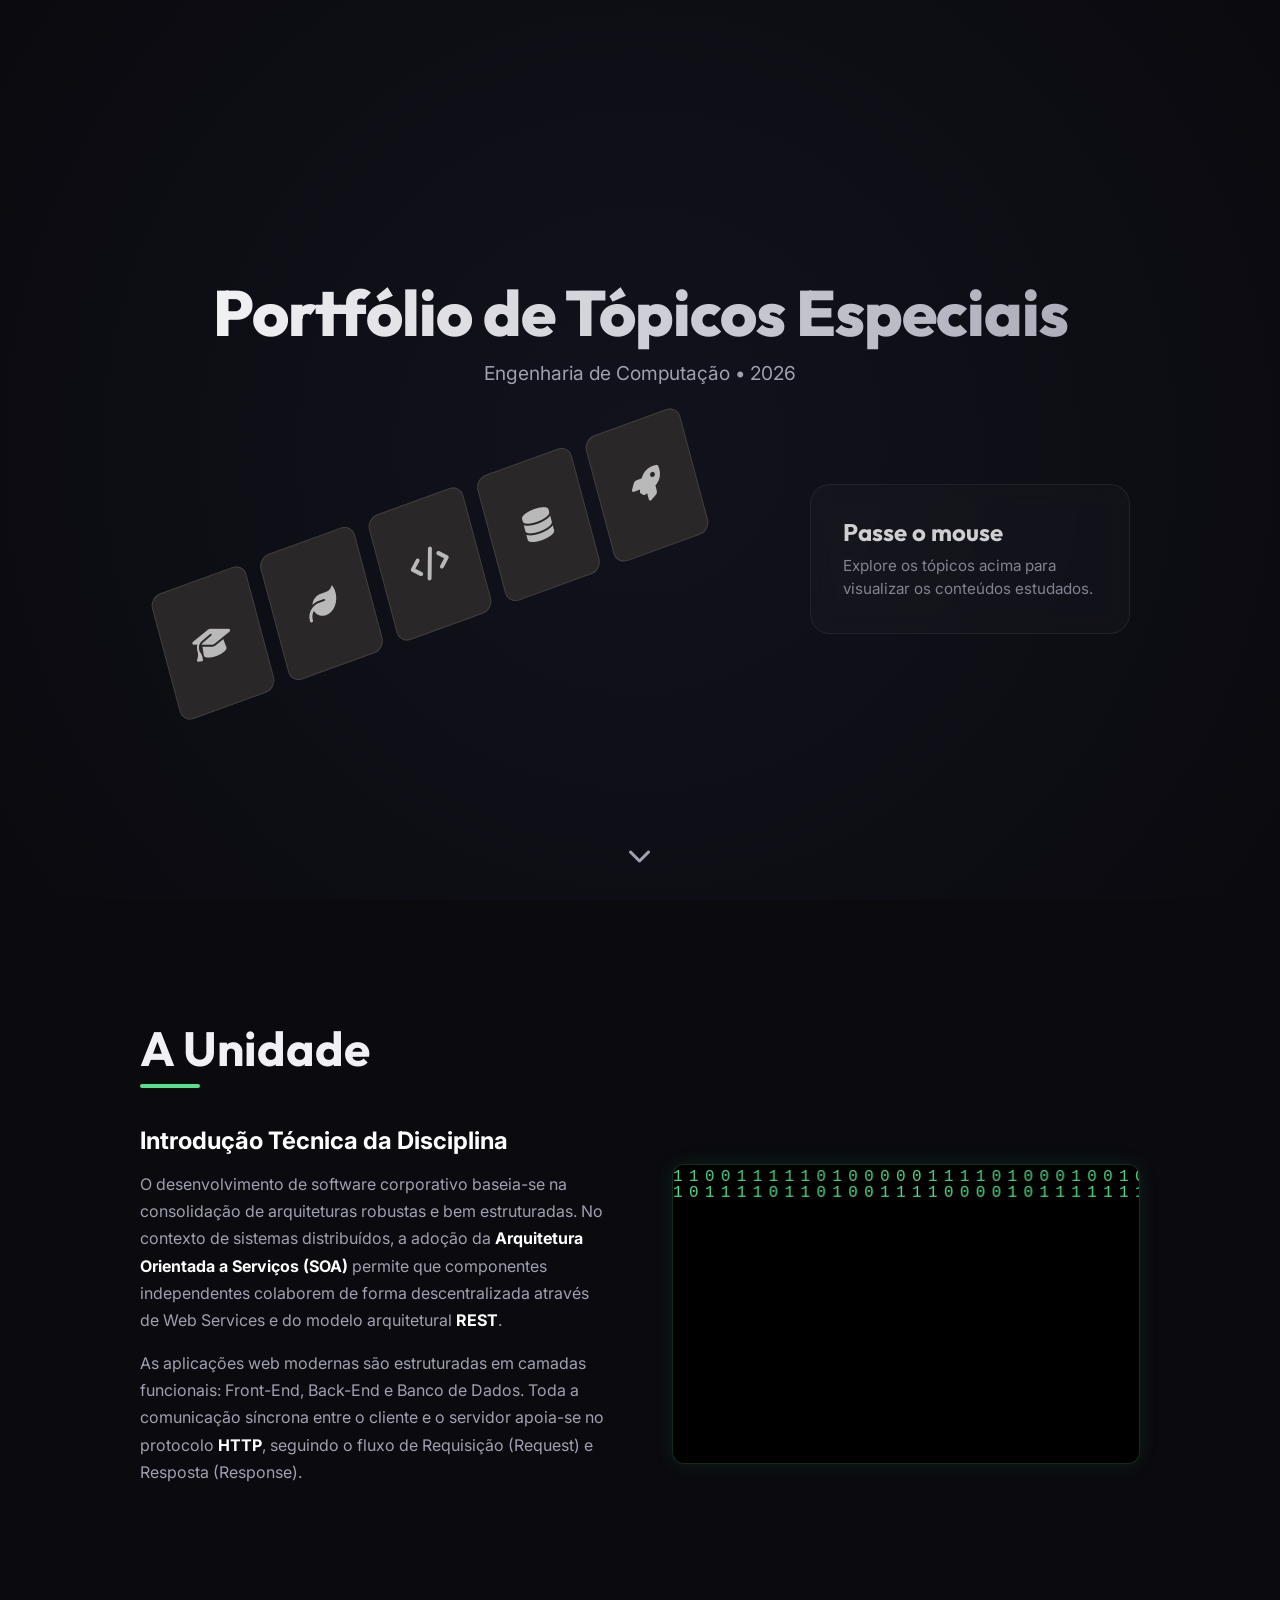
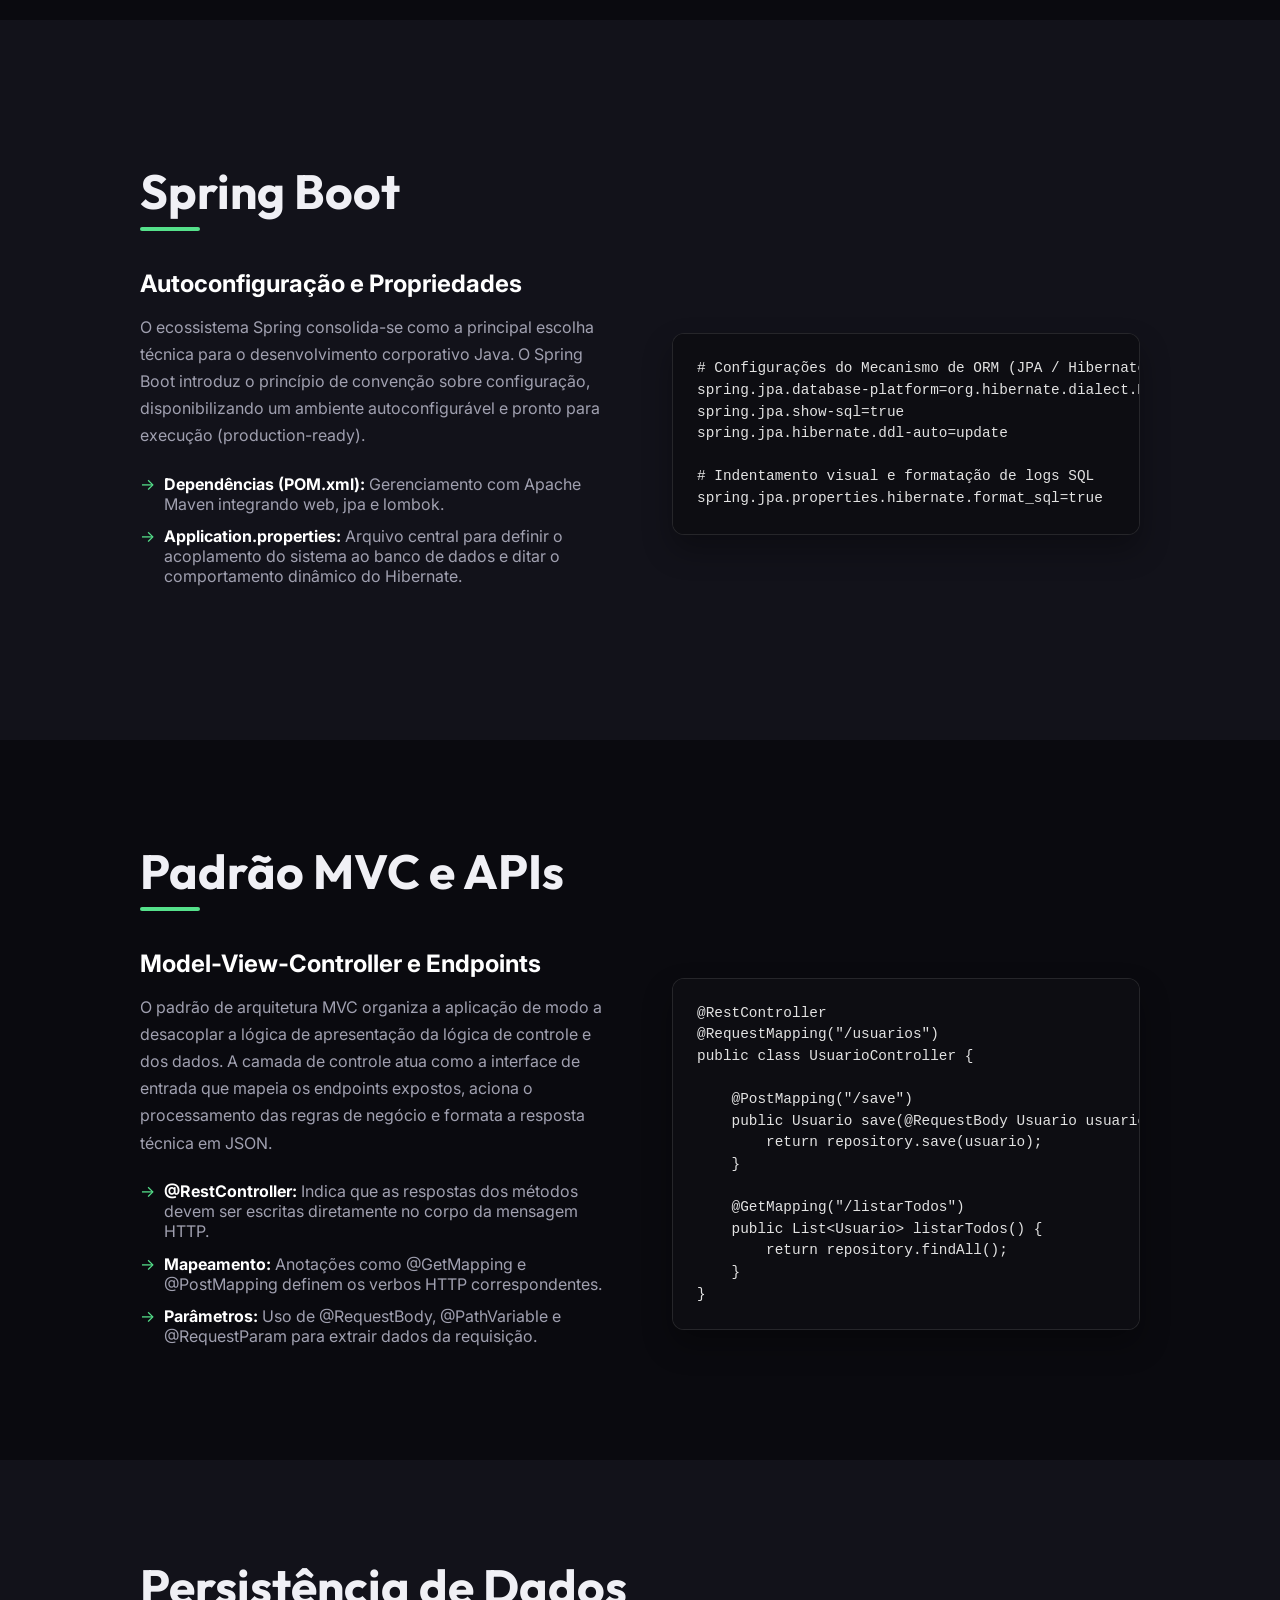
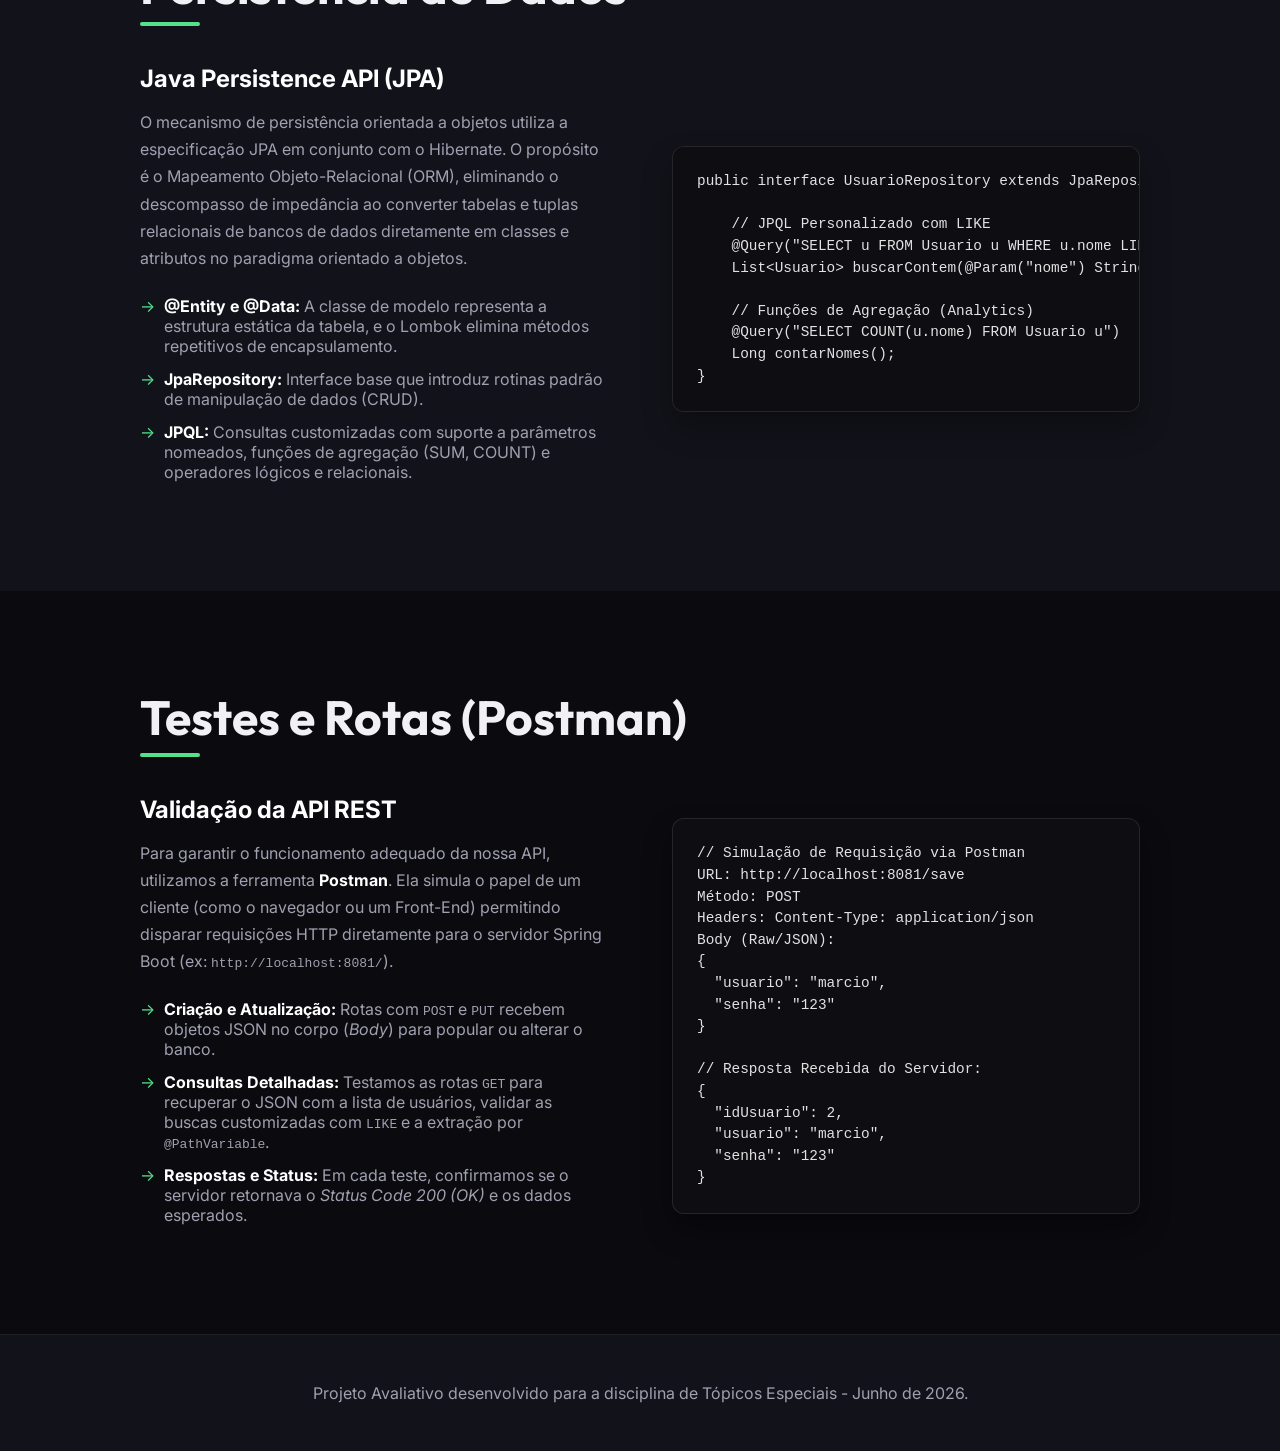
==== commit 86f5189c: "chuva-de-matrix" ====
--- a/PortfolioTopicos/site_portfolio/index.html
+++ b/PortfolioTopicos/site_portfolio/index.html
@@ -106,6 +106,9 @@
                             protocolo <strong>HTTP</strong>, seguindo o fluxo de Requisição (Request) e Resposta
                             (Response).</p>
                     </div>
+                    <div class="visual-block matrix-block">
+                        <canvas id="matrixCanvas"></canvas>
+                    </div>
                 </div>
             </div>
         </section>
--- a/PortfolioTopicos/site_portfolio/style.css
+++ b/PortfolioTopicos/site_portfolio/style.css
@@ -372,3 +372,22 @@
         font-size: 2.5rem;
     }
 }
+
+/* MATRIX EFFECT */
+.matrix-block {
+    background: #000;
+    border-radius: 12px;
+    border: 1px solid rgba(85, 225, 139, 0.2);
+    box-shadow: 0 0 20px rgba(85, 225, 139, 0.1);
+    overflow: hidden;
+    height: 300px;
+    position: relative;
+    display: flex;
+    justify-content: center;
+    align-items: center;
+}
+#matrixCanvas {
+    width: 100%;
+    height: 100%;
+    display: block;
+}
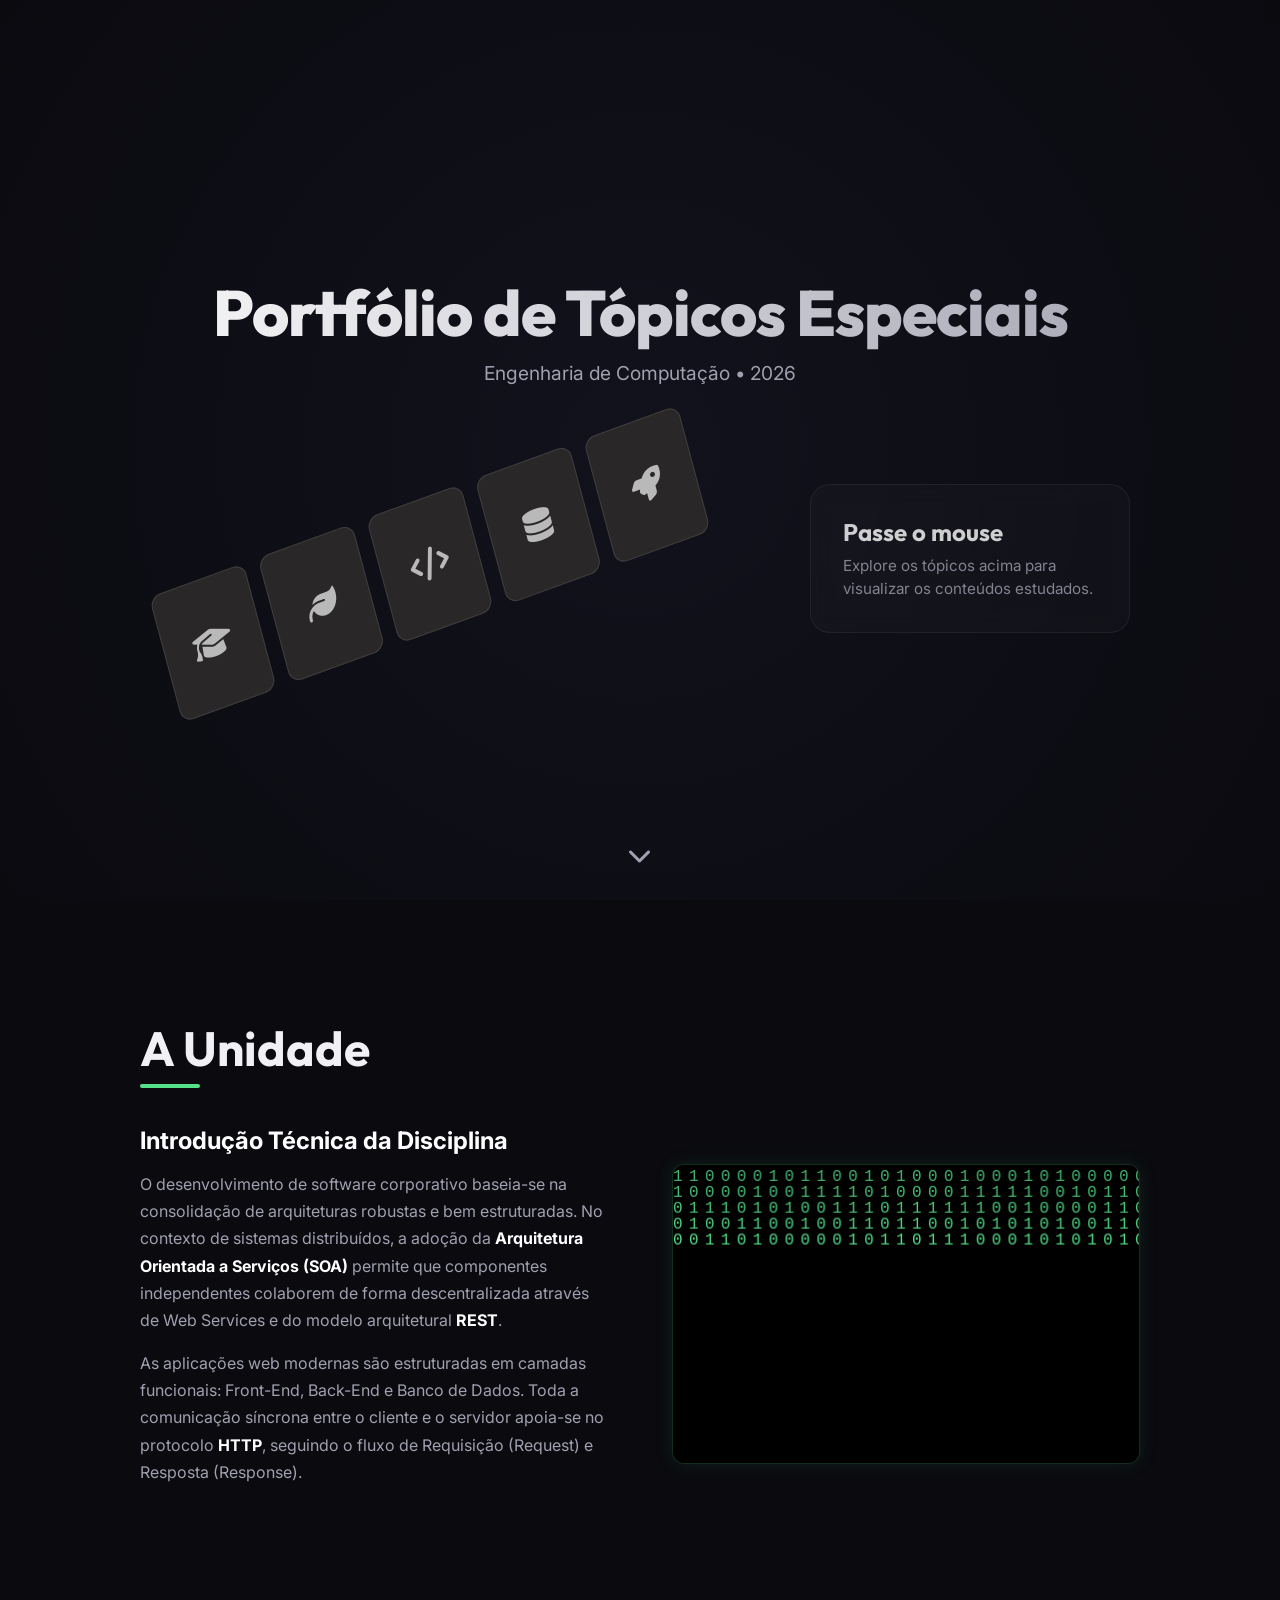
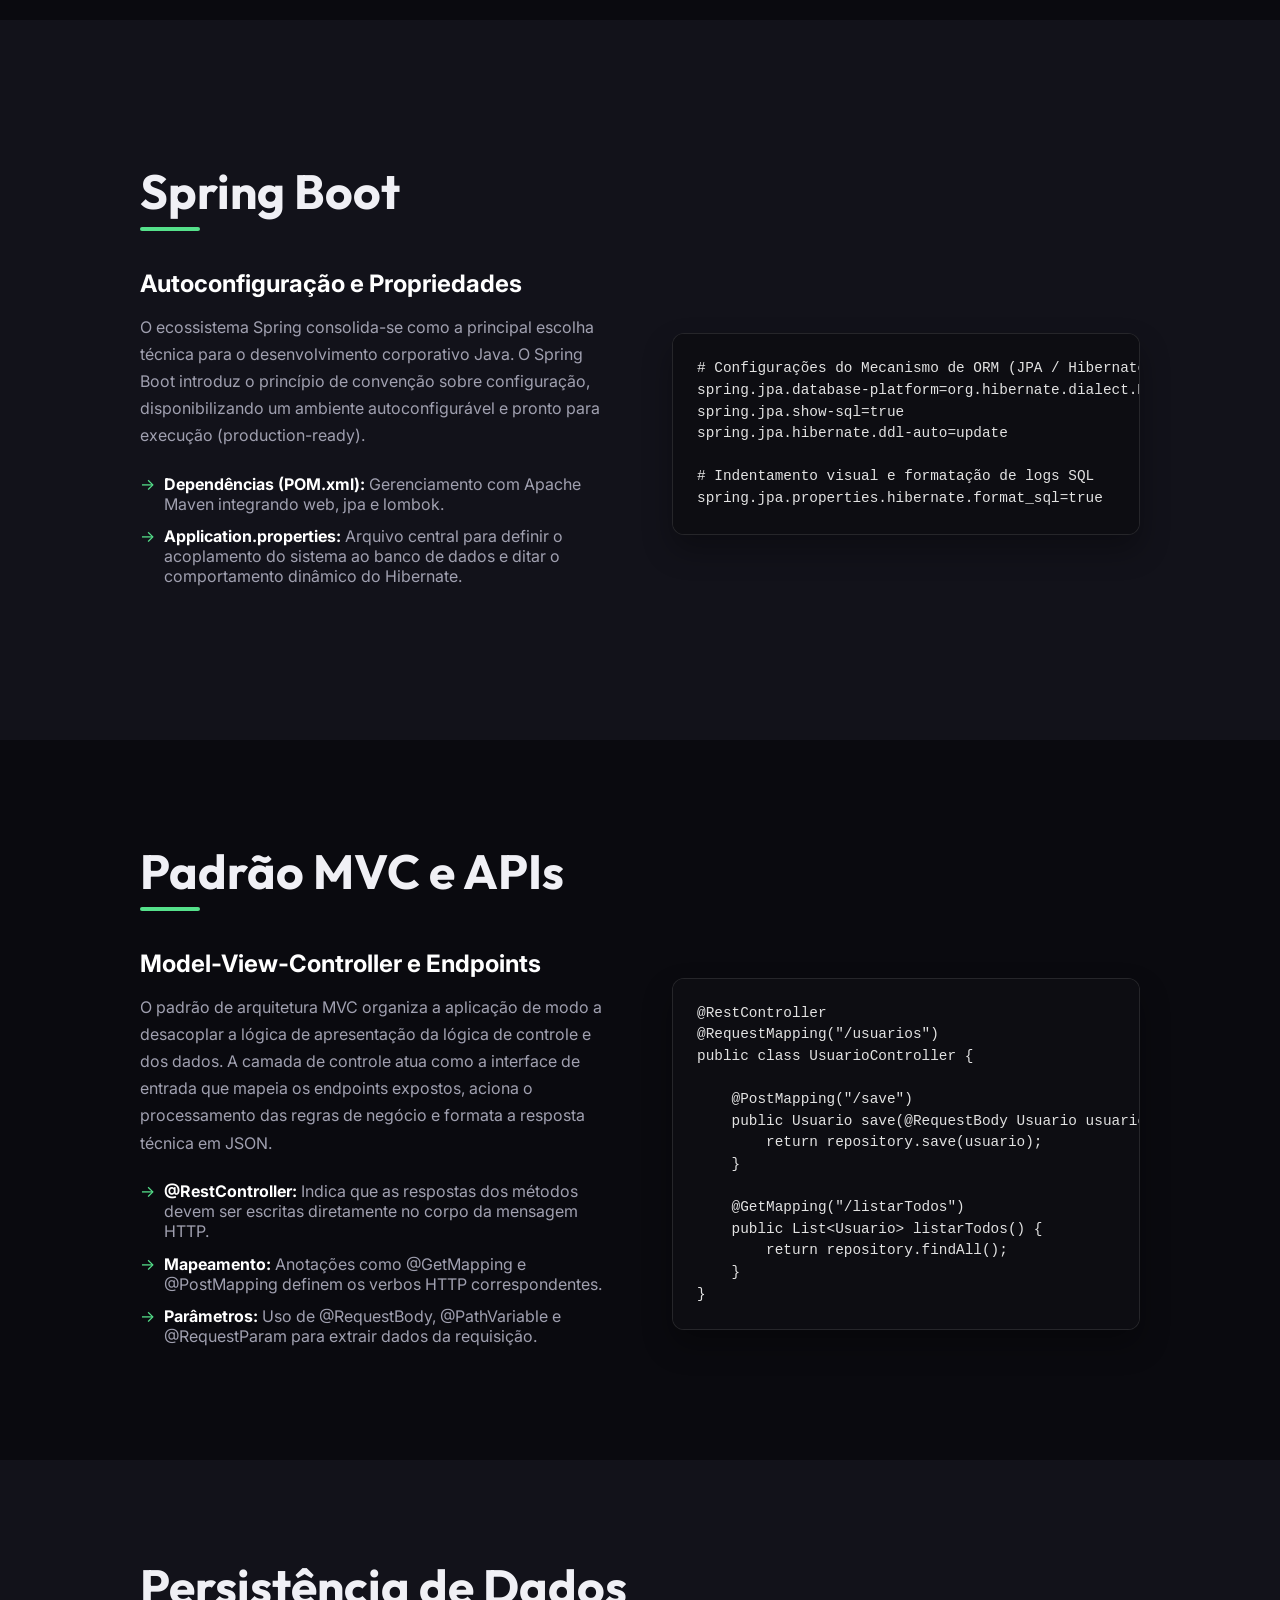
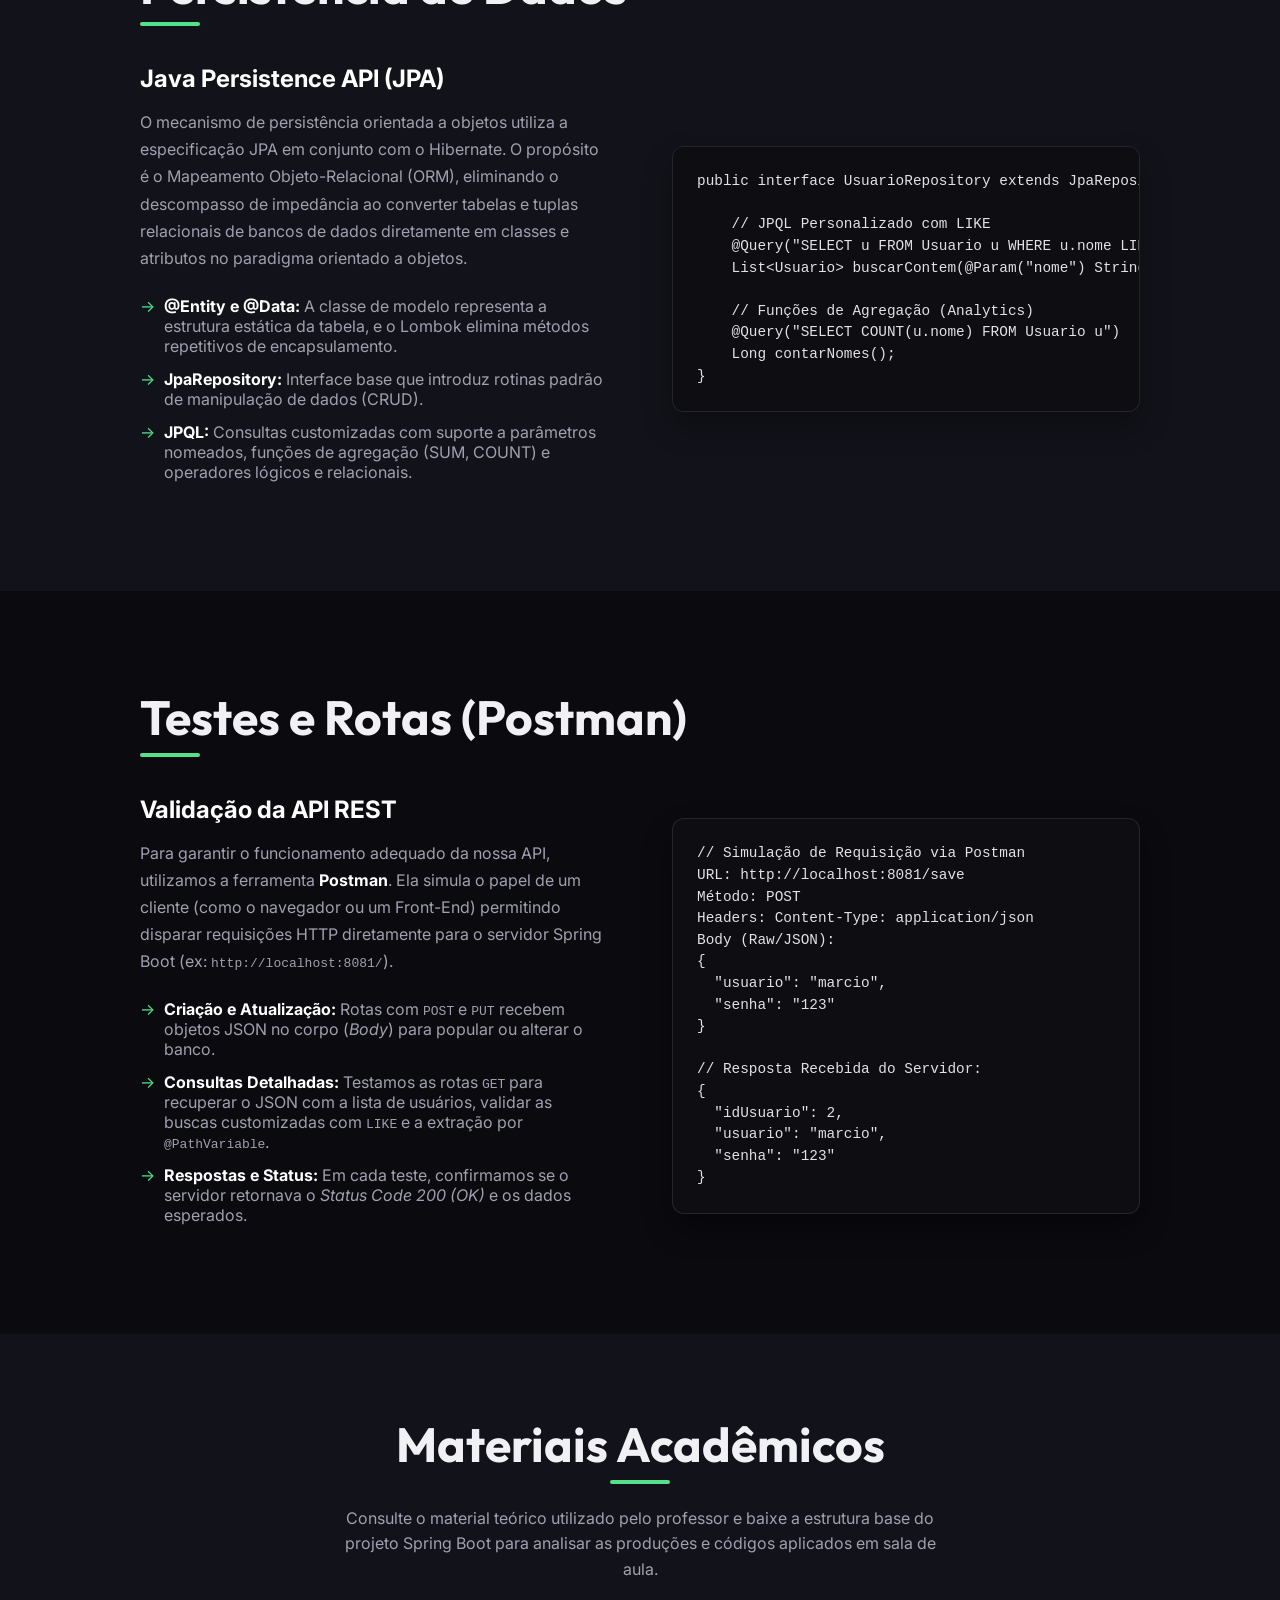
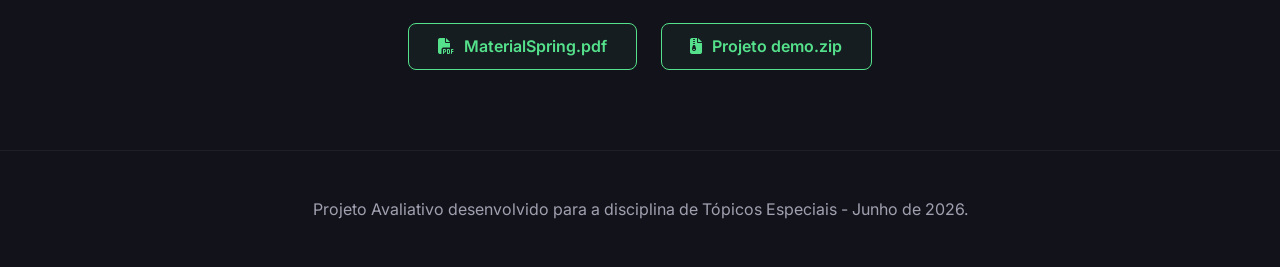
==== commit 49745ec3: "download-materiais" ====
--- a/PortfolioTopicos/site_portfolio/index.html
+++ b/PortfolioTopicos/site_portfolio/index.html
@@ -250,6 +250,22 @@
                 </div>
             </div>
         </section>
+        <section id="materiais" class="content-section bg-alt" style="min-height: auto; padding: 5rem 2rem;">
+            <div class="section-inner text-center">
+                <h2 style="margin-bottom: 2rem;">Materiais Acadêmicos</h2>
+                <p style="color: var(--text-muted); margin-bottom: 2.5rem; max-width: 600px; margin-left: auto; margin-right: auto; line-height: 1.6;">
+                    Consulte o material teórico utilizado pelo professor e baixe a estrutura base do projeto Spring Boot para analisar as produções e códigos aplicados em sala de aula.
+                </p>
+                <div class="download-container">
+                    <a href="../materiais/MaterialSpring.pdf" download class="download-btn">
+                        <i class="fas fa-file-pdf"></i> MaterialSpring.pdf
+                    </a>
+                    <a href="../materiais/demo.zip" download class="download-btn">
+                        <i class="fas fa-file-archive"></i> Projeto demo.zip
+                    </a>
+                </div>
+            </div>
+        </section>
     </main>
 
     <footer class="footer">
--- a/PortfolioTopicos/site_portfolio/style.css
+++ b/PortfolioTopicos/site_portfolio/style.css
@@ -391,3 +391,40 @@
     height: 100%;
     display: block;
 }
+
+/* MATERIAIS DE DOWNLOAD */
+.text-center {
+    text-align: center;
+}
+.text-center h2::after {
+    left: 50%;
+    transform: translateX(-50%);
+}
+
+.download-container {
+    display: flex;
+    justify-content: center;
+    gap: 1.5rem;
+    flex-wrap: wrap;
+}
+
+.download-btn {
+    display: inline-flex;
+    align-items: center;
+    gap: 0.6rem;
+    padding: 0.8rem 1.8rem;
+    background: rgba(85, 225, 139, 0.05);
+    color: var(--accent);
+    text-decoration: none;
+    border: 1px solid var(--accent);
+    border-radius: 8px;
+    font-weight: 600;
+    transition: all 0.3s ease;
+}
+
+.download-btn:hover {
+    background: var(--accent);
+    color: #000;
+    transform: translateY(-3px);
+    box-shadow: 0 5px 15px rgba(85, 225, 139, 0.3);
+}
